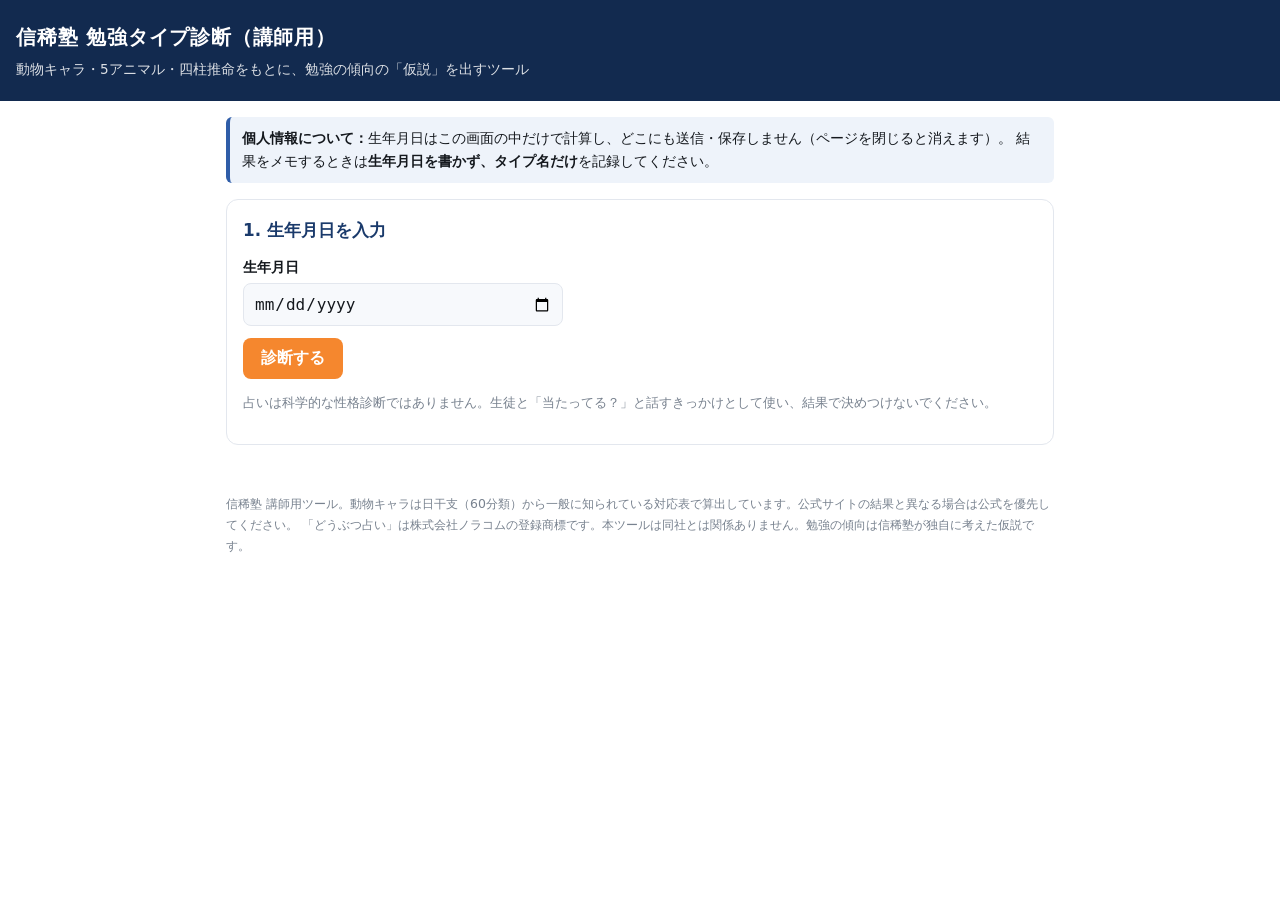
==== index.html @ 41d301c3 "Add study-type diagnosis tool (client-side only) Co-Authored-By: Claude Opus 5.5 <noreply@anthropic." ====
<!doctype html>
<html lang="ja">
<head>
<meta charset="utf-8">
<meta name="viewport" content="width=device-width, initial-scale=1">
<meta name="robots" content="noindex, nofollow">
<title>信稀塾 勉強タイプ診断</title>
<meta name="description" content="生年月日から動物キャラ・四柱推命の日干をもとに勉強の傾向の仮説を出す、信稀塾の講師用ツール。入力はブラウザ内だけで計算し、送信・保存しません。">
<style>
:root{
  --navy:#1a3a6b;--navy-deep:#122a4f;--blue:#2f5da8;--blue-300:#8fabd4;--blue-100:#dfe8f5;--tint:#eef3fa;
  --ink:#14181d;--ink-2:#4a5563;--ink-3:#78828f;--line:#e3e7ee;--soft:#f7f9fc;--accent:#f5872e;
  --bg:#ffffff;--card:#ffffff;--card-2:var(--soft);
}
@media (prefers-color-scheme: dark){
  :root:not([data-theme="light"]){
    --ink:#e8edf4;--ink-2:#b5c0cf;--ink-3:#8a96a6;--line:#2a3445;--soft:#151c27;--tint:#16223a;--blue-100:#1c2c49;
    --bg:#0d131c;--card:#121a26;--card-2:#151c27;--navy:#8fabd4;--blue:#8fabd4;
  }
}
*{box-sizing:border-box}
body{margin:0;background:var(--bg);color:var(--ink);font-family:"Hiragino Kaku Gothic ProN","Yu Gothic UI","Meiryo",system-ui,sans-serif;line-height:1.7}
header{background:var(--navy-deep);color:#fff;padding:20px 16px}
header h1{margin:0;font-size:1.25rem;letter-spacing:.04em}
header p{margin:4px 0 0;font-size:.85rem;opacity:.85}
main{max-width:860px;margin:0 auto;padding:16px}
.card{background:var(--card);border:1px solid var(--line);border-radius:12px;padding:16px;margin:16px 0}
.card h2{margin:0 0 8px;font-size:1.05rem;color:var(--navy)}
.note{font-size:.82rem;color:var(--ink-3)}
.privacy{background:var(--tint);border-left:4px solid var(--blue);padding:10px 12px;border-radius:6px;font-size:.85rem}
label{font-size:.9rem;font-weight:600;display:block;margin:10px 0 4px}
input[type=date],select{width:100%;max-width:320px;padding:10px;border:1px solid var(--line);border-radius:8px;font-size:1rem;background:var(--card-2);color:var(--ink)}
button{background:var(--accent);color:#fff;border:0;border-radius:8px;padding:10px 18px;font-size:1rem;font-weight:700;cursor:pointer;margin-top:12px}
button.sub{background:var(--blue)}
button:focus-visible,input:focus-visible,select:focus-visible{outline:3px solid var(--blue-300);outline-offset:2px}
.grid{display:grid;grid-template-columns:repeat(auto-fit,minmax(180px,1fr));gap:12px}
.pill{display:inline-block;background:var(--blue-100);color:var(--navy);border-radius:999px;padding:2px 10px;font-size:.8rem;font-weight:700;margin-right:6px}
.big{font-size:1.6rem;font-weight:800;color:var(--navy);margin:2px 0}
table{width:100%;border-collapse:collapse;font-size:.9rem}
th,td{border-bottom:1px solid var(--line);padding:6px 4px;text-align:left;vertical-align:top}
th{color:var(--ink-2);font-weight:600;width:28%}
ul{padding-left:1.2em;margin:6px 0}
.hidden{display:none}
textarea{width:100%;min-height:220px;padding:10px;border:1px solid var(--line);border-radius:8px;font-size:.85rem;background:var(--card-2);color:var(--ink);font-family:inherit}
.bar{height:10px;border-radius:5px;background:var(--blue)}
.five{display:grid;grid-template-columns:40px 1fr 24px;gap:6px;align-items:center;font-size:.85rem}
footer{max-width:860px;margin:0 auto;padding:16px;font-size:.78rem;color:var(--ink-3)}
</style>
</head>
<body>
<header>
  <h1>信稀塾 勉強タイプ診断（講師用）</h1>
  <p>動物キャラ・5アニマル・四柱推命をもとに、勉強の傾向の「仮説」を出すツール</p>
</header>
<main>
  <div class="privacy">
    <strong>個人情報について：</strong>生年月日はこの画面の中だけで計算し、どこにも送信・保存しません（ページを閉じると消えます）。
    結果をメモするときは<strong>生年月日を書かず、タイプ名だけ</strong>を記録してください。
  </div>

  <section class="card">
    <h2>1. 生年月日を入力</h2>
    <label for="birth">生年月日</label>
    <input type="date" id="birth" min="1930-01-01" max="2025-12-31">
    <div><button id="run" type="button">診断する</button></div>
    <p class="note">占いは科学的な性格診断ではありません。生徒と「当たってる？」と話すきっかけとして使い、結果で決めつけないでください。</p>
  </section>

  <div id="result" class="hidden">
    <section class="card">
      <h2>2. 結果</h2>
      <div class="grid">
        <div><span class="pill">動物キャラ（本質）</span><div class="big" id="animal"></div><div class="note" id="animalNo"></div></div>
        <div><span class="pill">3分類</span><div class="big" id="group"></div><div class="note" id="groupDesc"></div></div>
        <div><span class="pill">四柱推命の日干</span><div class="big" id="stem"></div><div class="note" id="stemImg"></div></div>
      </div>
    </section>

    <section class="card">
      <h2>3. 四柱推命の命式（時柱なし）</h2>
      <table>
        <tr><th>年柱</th><td id="yp"></td></tr>
        <tr><th>月柱</th><td id="mp"></td></tr>
        <tr><th>日柱</th><td id="dp"></td></tr>
      </table>
      <p class="note">年柱・月柱は節入り（立春など）を概算で判定しています。節入りの前後1日に生まれた場合はずれる可能性があります。出生時刻は使いません。</p>
      <div id="five"></div>
    </section>

    <section class="card">
      <h2>4. 5アニマル（任意・公式サイトの結果を選ぶ）</h2>
      <p class="note">5アニマルの「表面・意思決定・希望・隠れ」は計算方法が公開されていないため、このツールでは計算しません。
      <a href="https://www.doubutsu-uranai.com/uranai_chara_5animals.php" target="_blank" rel="noopener noreferrer">公式サイト</a>で調べた結果を選ぶと、勉強の傾向に反映されます（本質は上の動物キャラを使います）。</p>
      <div class="grid" id="facetSelects"></div>
      <div><button id="rerun" class="sub" type="button">5アニマルを反映する</button></div>
    </section>

    <section class="card">
      <h2>5. 勉強の傾向（仮説）</h2>
      <div id="tendency"></div>
    </section>

    <section class="card">
      <h2>6. 個別勉強マニュアルに貼る用</h2>
      <p class="note">生年月日は含まれていません。Notion の「個別勉強マニュアル」の「1. 自分のタイプと勉強スタイル」に貼り付けてください。</p>
      <textarea id="copyText" readonly aria-label="コピー用テキスト"></textarea>
      <div><button id="copy" class="sub" type="button">コピー</button> <span id="copied" class="note"></span></div>
    </section>
  </div>
</main>
<footer>
  信稀塾 講師用ツール。動物キャラは日干支（60分類）から一般に知られている対応表で算出しています。公式サイトの結果と異なる場合は公式を優先してください。
  「どうぶつ占い」は株式会社ノラコムの登録商標です。本ツールは同社とは関係ありません。勉強の傾向は信稀塾が独自に考えた仮説です。
</footer>

<script>
(function(){
  'use strict';
  var STEMS = ['甲','乙','丙','丁','戊','己','庚','辛','壬','癸'];
  var BRANCHES = ['子','丑','寅','卯','辰','巳','午','未','申','酉','戌','亥'];
  var STEM_EL = ['木','木','火','火','土','土','金','金','水','水'];
  var BRANCH_EL = ['水','土','木','木','土','火','火','土','金','金','土','水'];
  var ELEMENTS = ['木','火','土','金','水'];

  // 干支番号（1〜60）→ 12動物（一般に知られている対応表）
  var ANIMAL_BY_NO = [
    'チータ','たぬき','猿','コアラ','黒ひょう','虎','チータ','たぬき','猿','コアラ',
    'こじか','ゾウ','狼','ひつじ','猿','コアラ','こじか','ゾウ','狼','ひつじ',
    'ペガサス','ペガサス','ひつじ','狼','狼','ひつじ','ペガサス','ペガサス','ひつじ','狼',
    'ゾウ','こじか','コアラ','猿','ひつじ','狼','ゾウ','こじか','コアラ','猿',
    'たぬき','チータ','虎','黒ひょう','コアラ','猿','たぬき','チータ','虎','黒ひょう',
    'ライオン','ライオン','黒ひょう','虎','虎','黒ひょう','ライオン','ライオン','黒ひょう','虎'
  ];
  var GROUP = {
    'こじか':'MOON','黒ひょう':'MOON','たぬき':'MOON','ひつじ':'MOON',
    '狼':'EARTH','猿':'EARTH','虎':'EARTH','コアラ':'EARTH',
    'チータ':'SUN','ライオン':'SUN','ゾウ':'SUN','ペガサス':'SUN'
  };
  var GROUP_INFO = {
    MOON:{desc:'人との関係・安心感を大事にするタイプ',study:'信頼できる講師・仲間との関係づくりを先に。こまめな声かけと「一緒にやる」環境で伸びやすい。'},
    EARTH:{desc:'目標・計画・成果を大事にするタイプ',study:'数字で見える目標と計画を本人と決める。時間の使い方の効率や、達成リストのレベルアップが響きやすい。'},
    SUN:{desc:'可能性・気分・ノリを大事にするタイプ',study:'大きな夢と「できる」という期待を伝える。細かく縛りすぎず、勢いがあるときに一気に進める。'}
  };
  var ANIMAL = {
    '狼':{trait:'自分のペース・独自のやり方を大事にする',how:'一人で集中できる時間を確保し、計画は本人に作らせる',talk:'やり方を押しつけず「あなたらしい」を認める'},
    'こじか':{trait:'信頼できる人と一緒だと力を出せる。慎重',how:'こまめな報告・確認。一緒にやる仲間がいる環境',talk:'小さなことも褒める。安心感を伝える'},
    '猿':{trait:'器用で短期集中が得意。ゲーム感覚が好き',how:'短い制限時間・小テスト・スコアづけ',talk:'すぐに結果を返す。「今日は何点？」'},
    'チータ':{trait:'チャレンジ精神と瞬発力。飽きやすい面も',how:'高い目標＋短い区切り。科目をこまめに切り替える',talk:'「これは難しいよ」と挑戦として出す'},
    '黒ひょう':{trait:'新しいもの好き。プライドと美意識がある',how:'見た目にこだわったノート・ツール。新しいやり方を試す',talk:'人前で責めない。メンツを大事にする'},
    'ライオン':{trait:'完璧主義で自分に厳しい。特別扱いが好き',how:'質の高い参考書・高い基準。計画どおりに進める',talk:'期待していることを伝える。完璧でなくてもよいとも伝える'},
    '虎':{trait:'バランス感覚と面倒見の良さ。自分で決めたい',how:'全科目をバランスよく。友達に教えて理解を深める',talk:'選択肢を示して本人に決めさせる'},
    'たぬき':{trait:'経験と実績を重んじる。人当たりが良い',how:'定番の参考書・先輩のやり方。繰り返しで身につける',talk:'「合格した人はこうやっていた」と実績で示す'},
    'コアラ':{trait:'長期的な計画が得意。休む時間も必要',how:'逆算の年間計画＋休憩を先に予定に入れる',talk:'先の見通しを示す。休むことも計画と認める'},
    'ゾウ':{trait:'努力家で、やると決めたらやり抜く',how:'1つの目標に集中。繰り返し・長時間の積み上げ',talk:'努力そのものを認める。無理のしすぎに注意'},
    'ひつじ':{trait:'協調性があり、みんなと一緒が好き',how:'自習室や仲間と一緒に勉強。役割を持つ',talk:'「みんなも頑張ってる」。孤立させない'},
    'ペガサス':{trait:'自由で気分屋。ひらめきがある',how:'気分に合わせて科目を選べる「メニュー式」の計画',talk:'縛りすぎない。ノリと勢いを大事にする'}
  };
  var STEM_INFO = {
    '甲':{img:'木・大樹',trait:'まっすぐ伸びる向上心。一度決めたら曲げない',study:'長期目標を決めて一本道で積み上げる。計画を変えるときは理由を説明する'},
    '乙':{img:'木・草花',trait:'柔軟で協調的。しなやかな粘り強さ',study:'仲間や環境に合わせて伸びる。小さな成功を重ねる'},
    '丙':{img:'火・太陽',trait:'明るくエネルギッシュ。飽きやすさも',study:'目立つ目標と短期決戦。人に教えると定着しやすい'},
    '丁':{img:'火・灯火',trait:'内に秘めた情熱と集中力。繊細',study:'静かな環境で深く取り組む。丁寧なフィードバックが効く'},
    '戊':{img:'土・山',trait:'どっしり安定。マイペース',study:'決まったルーティンを固める。急な計画変更は避ける'},
    '己':{img:'土・田畑',trait:'吸収力があり面倒見がよい。心配性な面も',study:'基礎を育てる復習中心の計画。不安を言葉にさせる'},
    '庚':{img:'金・鉄',trait:'決断力があり白黒はっきり。競争に強い',study:'ライバル・順位・明確な基準を置く'},
    '辛':{img:'金・宝石',trait:'美意識とプライド。繊細',study:'量より質。きれいに整理したノート。人前で責めない'},
    '壬':{img:'水・大河',trait:'スケールが大きく自由。束縛を嫌う',study:'大きなビジョンを共有し、流れで科目を切り替える'},
    '癸':{img:'水・雨露',trait:'知的で慎重。想像力が豊か',study:'理解を重視し、じっくり考える時間をとる。見通しを示す'}
  };
  var FACETS = [
    {key:'表面',hint:'塾や学校での見え方。初対面の印象に合わせた接し方の参考'},
    {key:'意思決定',hint:'計画や志望校を決めるときの決め方の参考'},
    {key:'希望',hint:'本人が無意識に憧れている姿。やる気の火種の参考'},
    {key:'隠れ',hint:'ピンチ（スランプ・模試の失敗）のときに出る面。メンタル支援の参考'}
  ];
  var ANIMAL_NAMES = Object.keys(ANIMAL);

  function daysFrom1900(y,m,d){ return Math.round((Date.UTC(y,m-1,d)-Date.UTC(1900,0,1))/86400000); }
  function mod(a,n){ return ((a%n)+n)%n; }
  function kanshi(i){ return STEMS[i%10]+BRANCHES[i%12]; }

  // 節入り日（概算）：各月の節の目安日
  var SETSU = {1:6,2:4,3:6,4:5,5:6,6:6,7:7,8:8,9:8,10:8,11:7,12:7};

  function pillars(y,m,d){
    var dayIdx = mod(daysFrom1900(y,m,d)+10,60);          // 1900-01-01 = 甲戌（10）
    var afterSetsu = d >= SETSU[m];
    var sy = (m < 2 || (m === 2 && !afterSetsu)) ? y-1 : y; // 立春前は前年
    var yearIdx = mod(sy-4,60);                             // 1984 = 甲子
    var monthNo = afterSetsu ? m : m-1;                     // 節月（1=小寒〜）
    if (monthNo === 0) monthNo = 12;
    var branch = mod(monthNo+0,12);                          // 1月節=丑, 2月節=寅 …
    var firstStem = [2,4,6,8,0][yearIdx%10%5];               // 五虎遁：甲己→丙寅…
    var offset = mod(branch-2,12);                           // 寅月からの月数
    var mStem = mod(firstStem+offset,10);
    return {day:dayIdx, year:yearIdx, mStem:mStem, mBranch:branch};
  }

  function el(tag,html){ var e=document.createElement(tag); e.innerHTML=html; return e; }
  function esc(s){ return String(s).replace(/[&<>"']/g,function(c){return {'&':'&amp;','<':'&lt;','>':'&gt;','"':'&quot;',"'":'&#39;'}[c];}); }

  var state = null;

  function buildFacetSelects(){
    var box = document.getElementById('facetSelects');
    FACETS.forEach(function(f){
      var wrap = document.createElement('div');
      var id = 'facet-'+f.key;
      var opts = '<option value="">（未選択）</option>' + ANIMAL_NAMES.map(function(a){return '<option>'+a+'</option>';}).join('');
      wrap.innerHTML = '<label for="'+id+'">'+f.key+'</label><select id="'+id+'">'+opts+'</select><div class="note">'+f.hint+'</div>';
      box.appendChild(wrap);
    });
  }

  function run(){
    var v = document.getElementById('birth').value;
    if (!/^\d{4}-\d{2}-\d{2}$/.test(v)) { alert('生年月日を入力してください'); return; }
    var p = v.split('-').map(Number);
    var pl = pillars(p[0],p[1],p[2]);
    var no = pl.day + 1;
    var animal = ANIMAL_BY_NO[pl.day];
    var group = GROUP[animal];
    var stem = STEMS[pl.day%10];
    state = {no:no, animal:animal, group:group, stem:stem, pl:pl};

    document.getElementById('animal').textContent = animal;
    document.getElementById('animalNo').textContent = '干支番号 '+no+'（'+kanshi(pl.day)+'）';
    document.getElementById('group').textContent = group;
    document.getElementById('groupDesc').textContent = GROUP_INFO[group].desc;
    document.getElementById('stem').textContent = stem+'（'+STEM_EL[pl.day%10]+'）';
    document.getElementById('stemImg').textContent = STEM_INFO[stem].img;

    var mK = STEMS[pl.mStem]+BRANCHES[pl.mBranch];
    document.getElementById('yp').textContent = kanshi(pl.year);
    document.getElementById('mp').textContent = mK;
    document.getElementById('dp').textContent = kanshi(pl.day);

    var chars = [pl.year%10, pl.mStem, pl.day%10].map(function(i){return STEM_EL[i];})
      .concat([pl.year%12, pl.mBranch, pl.day%12].map(function(i){return BRANCH_EL[i];}));
    var cnt = {}; ELEMENTS.forEach(function(e){cnt[e]=0;}); chars.forEach(function(e){cnt[e]++;});
    var fiveHtml = '<p class="note" style="margin-top:10px">五行のバランス（年・月・日の6文字）</p>' + ELEMENTS.map(function(e){
      return '<div class="five"><span>'+e+'</span><div class="bar" style="width:'+(cnt[e]/6*100)+'%;min-width:'+(cnt[e]?4:0)+'px"></div><span>'+cnt[e]+'</span></div>';
    }).join('');
    var lacking = ELEMENTS.filter(function(e){return cnt[e]===0;});
    if (lacking.length) fiveHtml += '<p class="note">少ない五行：'+lacking.join('・')+'（参考）</p>';
    document.getElementById('five').innerHTML = fiveHtml;

    document.getElementById('result').classList.remove('hidden');
    render();
    document.getElementById('result').scrollIntoView({behavior:'smooth'});
  }

  function render(){
    if (!state) return;
    var a = ANIMAL[state.animal], g = GROUP_INFO[state.group], s = STEM_INFO[state.stem];
    var facets = FACETS.map(function(f){ return {key:f.key, animal:document.getElementById('facet-'+f.key).value}; });

    var html = '';
    html += '<h3 style="margin:8px 0 4px;font-size:1rem">本質：'+esc(state.animal)+'（'+esc(state.group)+'）</h3><ul>'+
      '<li>傾向：'+esc(a.trait)+'</li><li>合いそうなやり方：'+esc(a.how)+'</li><li>声かけ：'+esc(a.talk)+'</li><li>'+esc(state.group)+'：'+esc(g.study)+'</li></ul>';
    html += '<h3 style="margin:12px 0 4px;font-size:1rem">四柱推命の日干：'+esc(state.stem)+'（'+esc(s.img)+'）</h3><ul>'+
      '<li>傾向：'+esc(s.trait)+'</li><li>勉強の進め方：'+esc(s.study)+'</li></ul>';
    var picked = facets.filter(function(f){return f.animal;});
    if (picked.length){
      html += '<h3 style="margin:12px 0 4px;font-size:1rem">5アニマル</h3><ul>';
      picked.forEach(function(f){
        var x = ANIMAL[f.animal];
        var line = {
          '表面':'塾や学校では「'+x.trait+'」ように見えやすい。初めのうちは「'+x.talk+'」を意識して接する',
          '意思決定':'計画や志望校を決めるときは「'+x.how+'」の形で選ばせると決めやすい',
          '希望':'憧れているのは「'+x.trait+'」姿。やる気が落ちたときの声かけの材料にする',
          '隠れ':'スランプのときは「'+x.trait+'」面が出やすい。そのときは「'+x.talk+'」で支える'
        }[f.key];
        html += '<li><strong>'+esc(f.key)+'（'+esc(f.animal)+'）</strong>：'+esc(line)+'</li>';
      });
      html += '</ul>';
    }
    html += '<p class="note">すべて仮説です。体験・定期面談で実際に試し、合ったものだけを個別勉強マニュアルに残してください。</p>';
    document.getElementById('tendency').innerHTML = html;

    var t = [];
    t.push('【勉強タイプ（仮説）】※生年月日は記録しない');
    t.push('・動物キャラ（本質）：'+state.animal+'（'+state.group+'）');
    t.push('　傾向：'+a.trait);
    t.push('　合いそうなやり方：'+a.how);
    t.push('　声かけ：'+a.talk);
    t.push('　'+state.group+'：'+g.study);
    t.push('・四柱推命の日干：'+state.stem+'（'+s.img+'）');
    t.push('　傾向：'+s.trait);
    t.push('　勉強の進め方：'+s.study);
    picked.forEach(function(f){ t.push('・5アニマル '+f.key+'：'+f.animal); });
    t.push('・本人の反応（当たってる／違う）：');
    t.push('・試して合ったやり方：');
    document.getElementById('copyText').value = t.join('\n');
  }

  document.addEventListener('DOMContentLoaded', function(){
    buildFacetSelects();
    document.getElementById('run').addEventListener('click', run);
    document.getElementById('rerun').addEventListener('click', render);
    document.getElementById('copy').addEventListener('click', function(){
      var ta = document.getElementById('copyText');
      var done = function(){ document.getElementById('copied').textContent = 'コピーしました'; };
      if (navigator.clipboard && navigator.clipboard.writeText) {
        navigator.clipboard.writeText(ta.value).then(done, function(){ ta.select(); document.execCommand('copy'); done(); });
      } else { ta.select(); document.execCommand('copy'); done(); }
    });
  });

  // テスト用に公開（画面には影響なし）
  window.__sinki = {pillars:pillars, ANIMAL_BY_NO:ANIMAL_BY_NO, kanshi:kanshi};
})();
</script>
</body>
</html>
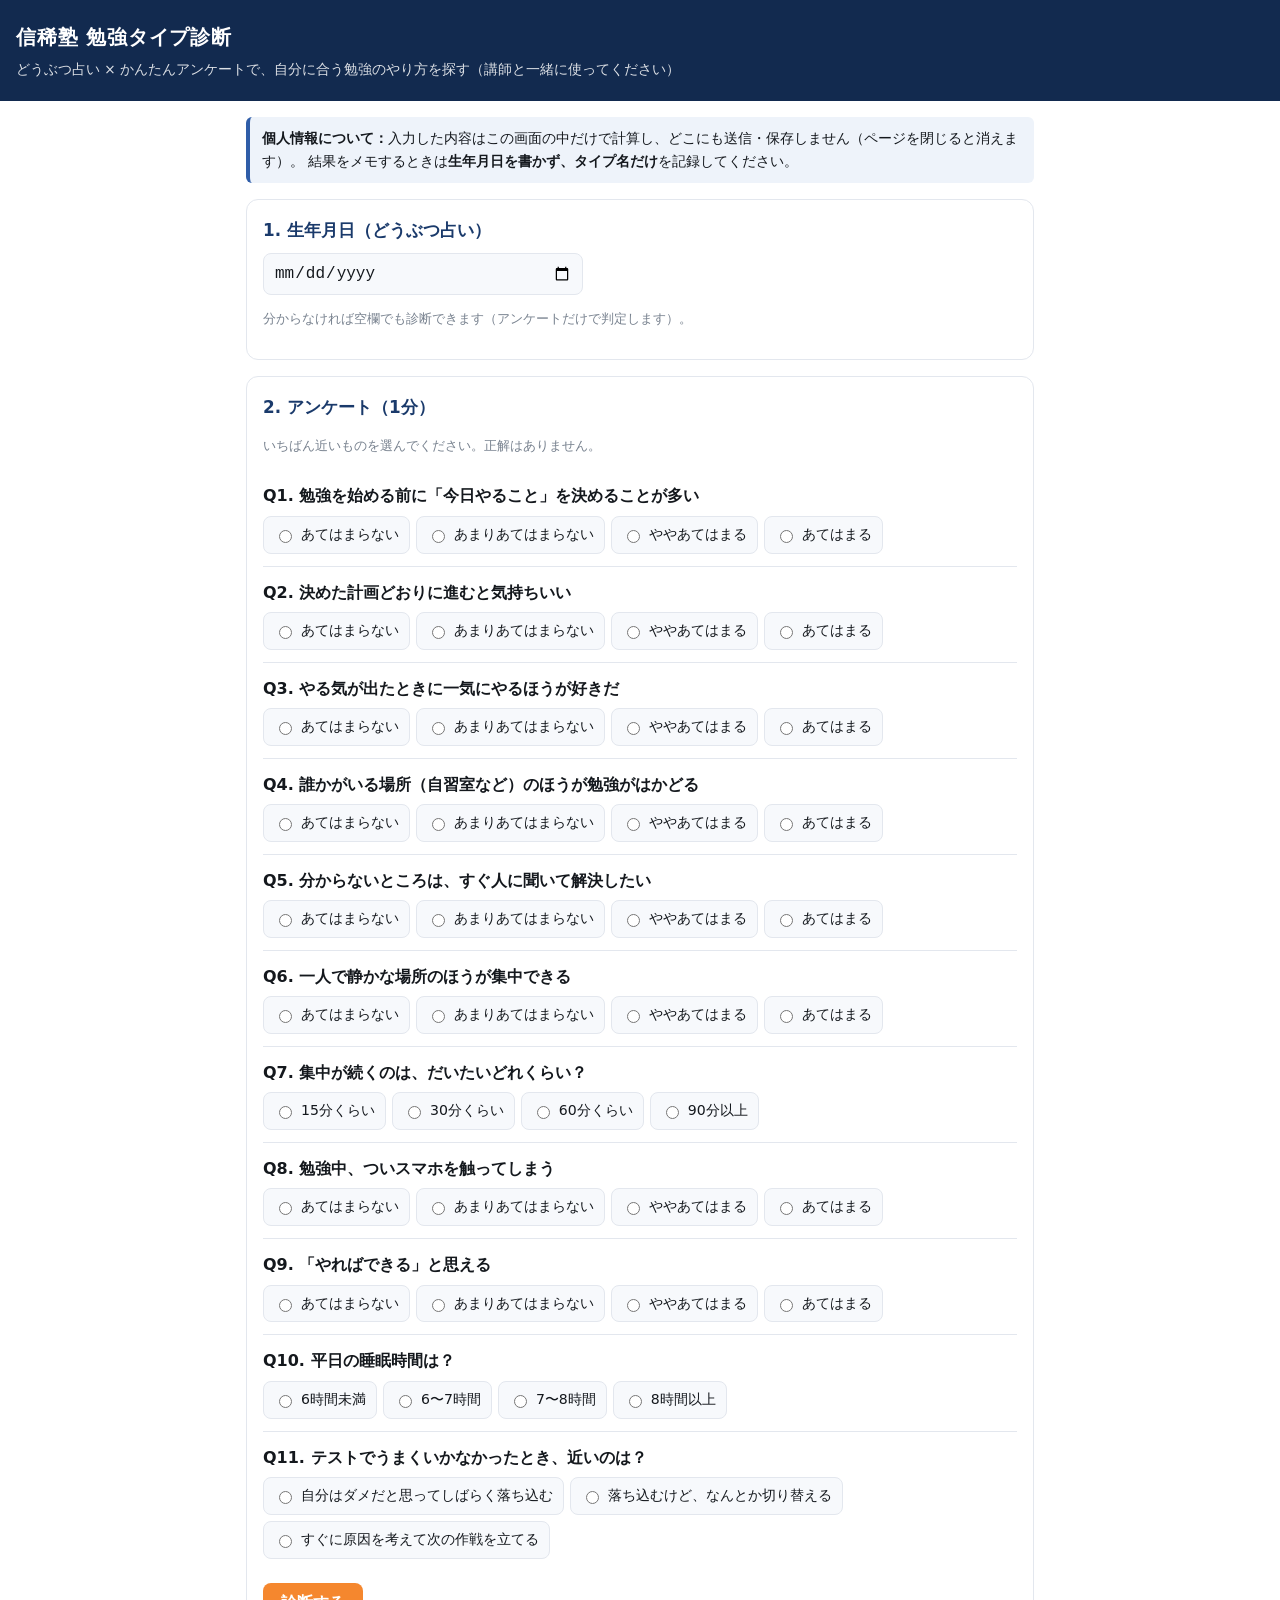
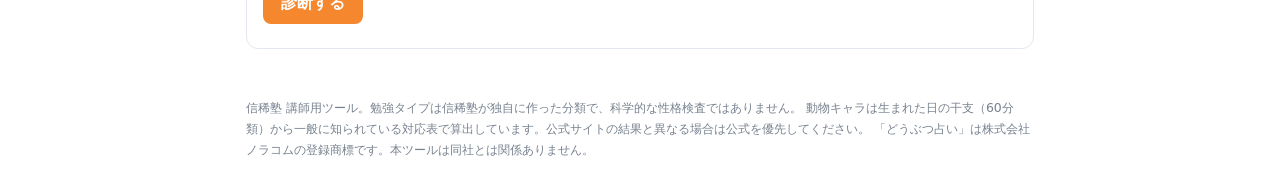
==== commit 70e7e2ec: "Switch to original study-type diagnosis (animal fortune + short questionnaire) Co-Authored-By: Claud" ====
--- a/index.html
+++ b/index.html
@@ -5,7 +5,7 @@
 <meta name="viewport" content="width=device-width, initial-scale=1">
 <meta name="robots" content="noindex, nofollow">
 <title>信稀塾 勉強タイプ診断</title>
-<meta name="description" content="生年月日から動物キャラ・四柱推命の日干をもとに勉強の傾向の仮説を出す、信稀塾の講師用ツール。入力はブラウザ内だけで計算し、送信・保存しません。">
+<meta name="description" content="どうぶつ占いと簡単なアンケートから、信稀塾オリジナルの勉強タイプと、合いそうな習慣・声かけの仮説を出す講師用ツール。入力はブラウザ内だけで計算し、送信・保存しません。">
 <style>
 :root{
   --navy:#1a3a6b;--navy-deep:#122a4f;--blue:#2f5da8;--blue-300:#8fabd4;--blue-100:#dfe8f5;--tint:#eef3fa;
@@ -23,85 +23,84 @@
 header{background:var(--navy-deep);color:#fff;padding:20px 16px}
 header h1{margin:0;font-size:1.25rem;letter-spacing:.04em}
 header p{margin:4px 0 0;font-size:.85rem;opacity:.85}
-main{max-width:860px;margin:0 auto;padding:16px}
+main{max-width:820px;margin:0 auto;padding:16px}
 .card{background:var(--card);border:1px solid var(--line);border-radius:12px;padding:16px;margin:16px 0}
 .card h2{margin:0 0 8px;font-size:1.05rem;color:var(--navy)}
+.card h3{margin:14px 0 4px;font-size:.98rem}
 .note{font-size:.82rem;color:var(--ink-3)}
 .privacy{background:var(--tint);border-left:4px solid var(--blue);padding:10px 12px;border-radius:6px;font-size:.85rem}
-label{font-size:.9rem;font-weight:600;display:block;margin:10px 0 4px}
-input[type=date],select{width:100%;max-width:320px;padding:10px;border:1px solid var(--line);border-radius:8px;font-size:1rem;background:var(--card-2);color:var(--ink)}
+label.q{font-size:.92rem;font-weight:600;display:block;margin:0 0 6px}
+.qbox{padding:12px 0;border-bottom:1px solid var(--line)}
+.qbox:last-child{border-bottom:0}
+.opts{display:flex;flex-wrap:wrap;gap:6px}
+.opts label{display:flex;align-items:center;gap:6px;border:1px solid var(--line);border-radius:8px;padding:6px 10px;font-size:.88rem;cursor:pointer;background:var(--card-2)}
+.opts input{accent-color:var(--blue)}
+input[type=date]{width:100%;max-width:320px;padding:10px;border:1px solid var(--line);border-radius:8px;font-size:1rem;background:var(--card-2);color:var(--ink)}
 button{background:var(--accent);color:#fff;border:0;border-radius:8px;padding:10px 18px;font-size:1rem;font-weight:700;cursor:pointer;margin-top:12px}
 button.sub{background:var(--blue)}
-button:focus-visible,input:focus-visible,select:focus-visible{outline:3px solid var(--blue-300);outline-offset:2px}
-.grid{display:grid;grid-template-columns:repeat(auto-fit,minmax(180px,1fr));gap:12px}
-.pill{display:inline-block;background:var(--blue-100);color:var(--navy);border-radius:999px;padding:2px 10px;font-size:.8rem;font-weight:700;margin-right:6px}
-.big{font-size:1.6rem;font-weight:800;color:var(--navy);margin:2px 0}
-table{width:100%;border-collapse:collapse;font-size:.9rem}
-th,td{border-bottom:1px solid var(--line);padding:6px 4px;text-align:left;vertical-align:top}
-th{color:var(--ink-2);font-weight:600;width:28%}
+button:focus-visible,input:focus-visible{outline:3px solid var(--blue-300);outline-offset:2px}
+.typebox{background:var(--tint);border-radius:12px;padding:16px;text-align:center}
+.typebox .name{font-size:1.7rem;font-weight:800;color:var(--navy);margin:2px 0}
+.typebox .catch{font-size:.95rem;color:var(--ink-2)}
+.axis{display:grid;grid-template-columns:5.5em 1fr 5.5em;gap:8px;align-items:center;font-size:.82rem;margin:8px 0}
+.axis .track{position:relative;height:10px;background:var(--blue-100);border-radius:5px}
+.axis .dot{position:absolute;top:-4px;width:18px;height:18px;border-radius:50%;background:var(--accent);transform:translateX(-50%)}
+.axis span:last-child{text-align:right}
 ul{padding-left:1.2em;margin:6px 0}
 .hidden{display:none}
-textarea{width:100%;min-height:220px;padding:10px;border:1px solid var(--line);border-radius:8px;font-size:.85rem;background:var(--card-2);color:var(--ink);font-family:inherit}
-.bar{height:10px;border-radius:5px;background:var(--blue)}
-.five{display:grid;grid-template-columns:40px 1fr 24px;gap:6px;align-items:center;font-size:.85rem}
-footer{max-width:860px;margin:0 auto;padding:16px;font-size:.78rem;color:var(--ink-3)}
+textarea{width:100%;min-height:240px;padding:10px;border:1px solid var(--line);border-radius:8px;font-size:.85rem;background:var(--card-2);color:var(--ink);font-family:inherit}
+.err{color:#c0392b;font-size:.88rem;margin-top:8px}
+footer{max-width:820px;margin:0 auto;padding:16px;font-size:.78rem;color:var(--ink-3)}
 </style>
 </head>
 <body>
 <header>
-  <h1>信稀塾 勉強タイプ診断（講師用）</h1>
-  <p>動物キャラ・5アニマル・四柱推命をもとに、勉強の傾向の「仮説」を出すツール</p>
+  <h1>信稀塾 勉強タイプ診断</h1>
+  <p>どうぶつ占い × かんたんアンケートで、自分に合う勉強のやり方を探す（講師と一緒に使ってください）</p>
 </header>
 <main>
   <div class="privacy">
-    <strong>個人情報について：</strong>生年月日はこの画面の中だけで計算し、どこにも送信・保存しません（ページを閉じると消えます）。
+    <strong>個人情報について：</strong>入力した内容はこの画面の中だけで計算し、どこにも送信・保存しません（ページを閉じると消えます）。
     結果をメモするときは<strong>生年月日を書かず、タイプ名だけ</strong>を記録してください。
   </div>
 
   <section class="card">
-    <h2>1. 生年月日を入力</h2>
-    <label for="birth">生年月日</label>
-    <input type="date" id="birth" min="1930-01-01" max="2025-12-31">
+    <h2>1. 生年月日（どうぶつ占い）</h2>
+    <input type="date" id="birth" min="1990-01-01" max="2020-12-31" aria-label="生年月日">
+    <p class="note">分からなければ空欄でも診断できます（アンケートだけで判定します）。</p>
+  </section>
+
+  <section class="card">
+    <h2>2. アンケート（1分）</h2>
+    <p class="note">いちばん近いものを選んでください。正解はありません。</p>
+    <div id="questions"></div>
     <div><button id="run" type="button">診断する</button></div>
-    <p class="note">占いは科学的な性格診断ではありません。生徒と「当たってる？」と話すきっかけとして使い、結果で決めつけないでください。</p>
+    <div id="err" class="err" role="alert"></div>
   </section>
 
   <div id="result" class="hidden">
     <section class="card">
-      <h2>2. 結果</h2>
-      <div class="grid">
-        <div><span class="pill">動物キャラ（本質）</span><div class="big" id="animal"></div><div class="note" id="animalNo"></div></div>
-        <div><span class="pill">3分類</span><div class="big" id="group"></div><div class="note" id="groupDesc"></div></div>
-        <div><span class="pill">四柱推命の日干</span><div class="big" id="stem"></div><div class="note" id="stemImg"></div></div>
+      <h2>3. あなたの勉強タイプ</h2>
+      <div class="typebox">
+        <div class="note">信稀塾オリジナル</div>
+        <div class="name" id="typeName"></div>
+        <div class="catch" id="typeCatch"></div>
       </div>
+      <div style="margin-top:12px">
+        <div class="axis"><span>勢い型</span><div class="track"><div class="dot" id="dotA"></div></div><span>計画型</span></div>
+        <div class="axis"><span>ひとり型</span><div class="track"><div class="dot" id="dotB"></div></div><span>仲間型</span></div>
+      </div>
+      <p class="note" id="animalLine"></p>
     </section>
 
     <section class="card">
-      <h2>3. 四柱推命の命式（時柱なし）</h2>
-      <table>
-        <tr><th>年柱</th><td id="yp"></td></tr>
-        <tr><th>月柱</th><td id="mp"></td></tr>
-        <tr><th>日柱</th><td id="dp"></td></tr>
-      </table>
-      <p class="note">年柱・月柱は節入り（立春など）を概算で判定しています。節入りの前後1日に生まれた場合はずれる可能性があります。出生時刻は使いません。</p>
-      <div id="five"></div>
+      <h2>4. 合いそうな勉強のやり方（仮説）</h2>
+      <div id="advice"></div>
+      <p class="note">すべて仮説です。体験・定期面談で実際に試し、合ったものだけを個別勉強マニュアルに残してください。</p>
     </section>
 
     <section class="card">
-      <h2>4. 5アニマル（任意・公式サイトの結果を選ぶ）</h2>
-      <p class="note">5アニマルの「表面・意思決定・希望・隠れ」は計算方法が公開されていないため、このツールでは計算しません。
-      <a href="https://www.doubutsu-uranai.com/uranai_chara_5animals.php" target="_blank" rel="noopener noreferrer">公式サイト</a>で調べた結果を選ぶと、勉強の傾向に反映されます（本質は上の動物キャラを使います）。</p>
-      <div class="grid" id="facetSelects"></div>
-      <div><button id="rerun" class="sub" type="button">5アニマルを反映する</button></div>
-    </section>
-
-    <section class="card">
-      <h2>5. 勉強の傾向（仮説）</h2>
-      <div id="tendency"></div>
-    </section>
-
-    <section class="card">
-      <h2>6. 個別勉強マニュアルに貼る用</h2>
+      <h2>5. 個別勉強マニュアルに貼る用</h2>
       <p class="note">生年月日は含まれていません。Notion の「個別勉強マニュアル」の「1. 自分のタイプと勉強スタイル」に貼り付けてください。</p>
       <textarea id="copyText" readonly aria-label="コピー用テキスト"></textarea>
       <div><button id="copy" class="sub" type="button">コピー</button> <span id="copied" class="note"></span></div>
@@ -109,20 +108,16 @@
   </div>
 </main>
 <footer>
-  信稀塾 講師用ツール。動物キャラは日干支（60分類）から一般に知られている対応表で算出しています。公式サイトの結果と異なる場合は公式を優先してください。
-  「どうぶつ占い」は株式会社ノラコムの登録商標です。本ツールは同社とは関係ありません。勉強の傾向は信稀塾が独自に考えた仮説です。
+  信稀塾 講師用ツール。勉強タイプは信稀塾が独自に作った分類で、科学的な性格検査ではありません。
+  動物キャラは生まれた日の干支（60分類）から一般に知られている対応表で算出しています。公式サイトの結果と異なる場合は公式を優先してください。
+  「どうぶつ占い」は株式会社ノラコムの登録商標です。本ツールは同社とは関係ありません。
 </footer>
 
 <script>
 (function(){
   'use strict';
-  var STEMS = ['甲','乙','丙','丁','戊','己','庚','辛','壬','癸'];
-  var BRANCHES = ['子','丑','寅','卯','辰','巳','午','未','申','酉','戌','亥'];
-  var STEM_EL = ['木','木','火','火','土','土','金','金','水','水'];
-  var BRANCH_EL = ['水','土','木','木','土','火','火','土','金','金','土','水'];
-  var ELEMENTS = ['木','火','土','金','水'];
-
-  // 干支番号（1〜60）→ 12動物（一般に知られている対応表）
+
+  // ---- どうぶつ占い（干支番号 1〜60 → 12動物） ----
   var ANIMAL_BY_NO = [
     'チータ','たぬき','猿','コアラ','黒ひょう','虎','チータ','たぬき','猿','コアラ',
     'こじか','ゾウ','狼','ひつじ','猿','コアラ','こじか','ゾウ','狼','ひつじ',
@@ -131,173 +126,158 @@
     'たぬき','チータ','虎','黒ひょう','コアラ','猿','たぬき','チータ','虎','黒ひょう',
     'ライオン','ライオン','黒ひょう','虎','虎','黒ひょう','ライオン','ライオン','黒ひょう','虎'
   ];
-  var GROUP = {
-    'こじか':'MOON','黒ひょう':'MOON','たぬき':'MOON','ひつじ':'MOON',
-    '狼':'EARTH','猿':'EARTH','虎':'EARTH','コアラ':'EARTH',
-    'チータ':'SUN','ライオン':'SUN','ゾウ':'SUN','ペガサス':'SUN'
+  // 動物ごとの軸への小さな補正（A：+計画/−勢い、B：+仲間/−ひとり）と一言
+  var ANIMAL = {
+    '狼':{a:+1,b:-2,talk:'やり方を押しつけず、本人の決めたやり方を認める'},
+    'こじか':{a:0,b:+2,talk:'小さなことも褒め、安心感を伝える'},
+    '猿':{a:+1,b:0,talk:'すぐに結果を返す（「今日は何点？」）'},
+    'チータ':{a:-2,b:0,talk:'「これは難しいよ」と挑戦として出す'},
+    '黒ひょう':{a:-1,b:+1,talk:'人前で責めない。新しいやり方を一緒に試す'},
+    'ライオン':{a:+1,b:-1,talk:'期待していると伝え、完璧でなくてよいとも伝える'},
+    '虎':{a:+1,b:0,talk:'選択肢を示して本人に決めさせる'},
+    'たぬき':{a:+1,b:+1,talk:'「合格した人はこうやっていた」と実績で示す'},
+    'コアラ':{a:+2,b:0,talk:'先の見通しを示し、休むことも計画と認める'},
+    'ゾウ':{a:+1,b:-1,talk:'努力そのものを認め、無理のしすぎに注意する'},
+    'ひつじ':{a:0,b:+2,talk:'「みんなも頑張ってる」と伝え、孤立させない'},
+    'ペガサス':{a:-2,b:0,talk:'縛りすぎず、ノリと勢いを大事にする'}
   };
-  var GROUP_INFO = {
-    MOON:{desc:'人との関係・安心感を大事にするタイプ',study:'信頼できる講師・仲間との関係づくりを先に。こまめな声かけと「一緒にやる」環境で伸びやすい。'},
-    EARTH:{desc:'目標・計画・成果を大事にするタイプ',study:'数字で見える目標と計画を本人と決める。時間の使い方の効率や、達成リストのレベルアップが響きやすい。'},
-    SUN:{desc:'可能性・気分・ノリを大事にするタイプ',study:'大きな夢と「できる」という期待を伝える。細かく縛りすぎず、勢いがあるときに一気に進める。'}
+
+  // ---- アンケート ----
+  var LIKERT = ['あてはまらない','あまりあてはまらない','ややあてはまる','あてはまる'];
+  var Q = [
+    {id:'a1',axis:'A',sign:+1,text:'勉強を始める前に「今日やること」を決めることが多い'},
+    {id:'a2',axis:'A',sign:+1,text:'決めた計画どおりに進むと気持ちいい'},
+    {id:'a3',axis:'A',sign:-1,text:'やる気が出たときに一気にやるほうが好きだ'},
+    {id:'b1',axis:'B',sign:+1,text:'誰かがいる場所（自習室など）のほうが勉強がはかどる'},
+    {id:'b2',axis:'B',sign:+1,text:'分からないところは、すぐ人に聞いて解決したい'},
+    {id:'b3',axis:'B',sign:-1,text:'一人で静かな場所のほうが集中できる'},
+    {id:'focus',text:'集中が続くのは、だいたいどれくらい？',opts:['15分くらい','30分くらい','60分くらい','90分以上']},
+    {id:'phone',text:'勉強中、ついスマホを触ってしまう',opts:LIKERT},
+    {id:'eff',text:'「やればできる」と思える',opts:LIKERT},
+    {id:'sleep',text:'平日の睡眠時間は？',opts:['6時間未満','6〜7時間','7〜8時間','8時間以上']},
+    {id:'fail',text:'テストでうまくいかなかったとき、近いのは？',opts:['自分はダメだと思ってしばらく落ち込む','落ち込むけど、なんとか切り替える','すぐに原因を考えて次の作戦を立てる']}
+  ];
+
+  var TYPES = {
+    'PS':{name:'コツコツ職人タイプ',catch:'自分で設計図を引いて、一人で黙々と積み上げる',
+      how:['1週間の計画を自分で作り、講師はチェック役に回る','静かな環境で、決まった時間に決まった量をこなす','記録表やチェックリストで「積み上がり」を見える化する'],
+      trap:'計画どおりに行かないと一気に崩れやすい。計画には予備日を入れておく',
+      talk:'計画の質を認める。崩れたときは「計画を直そう」と一緒に組み直す'},
+    'PG':{name:'キャプテンタイプ',catch:'目標を決めて、仲間と一緒に引っぱっていく',
+      how:['自習室や勉強会で、仲間と目標を宣言してから始める','計画を講師や仲間と共有し、進み具合を報告し合う','人に教える役を持つと理解が深まる'],
+      trap:'周りに合わせすぎて自分の計画が後回しになりやすい',
+      talk:'みんなの前で頑張りを認める。自分の勉強時間を守れているかも一緒に確認する'},
+    'MS':{name:'スプリンタータイプ',catch:'波に乗ったら一人で一気に走り抜ける',
+      how:['やる気があるときに集中して進める「短期決戦」を何度も作る','科目をこまめに切り替えて飽きを防ぐ','ボトム（最低限やる量）だけは毎日守り、残りは勢いに任せる'],
+      trap:'やる気がない日にゼロになりやすい。ボトムの約束が命綱',
+      talk:'細かく縛りすぎない。「今週の勝負どころ」を一緒に決める'},
+    'MG':{name:'ムードメーカータイプ',catch:'みんなの熱に乗って、楽しみながら伸びる',
+      how:['仲間と一緒の場所・時間で勉強する','ゲーム感覚の小テストや、仲間との競争を取り入れる','その日の気分で科目を選べる「メニュー式」の計画にする'],
+      trap:'一人になると手が止まりやすい。一人の日のif-thenプランを決めておく',
+      talk:'明るく巻き込む。「一緒にやろう」が一番効く'}
   };
-  var ANIMAL = {
-    '狼':{trait:'自分のペース・独自のやり方を大事にする',how:'一人で集中できる時間を確保し、計画は本人に作らせる',talk:'やり方を押しつけず「あなたらしい」を認める'},
-    'こじか':{trait:'信頼できる人と一緒だと力を出せる。慎重',how:'こまめな報告・確認。一緒にやる仲間がいる環境',talk:'小さなことも褒める。安心感を伝える'},
-    '猿':{trait:'器用で短期集中が得意。ゲーム感覚が好き',how:'短い制限時間・小テスト・スコアづけ',talk:'すぐに結果を返す。「今日は何点？」'},
-    'チータ':{trait:'チャレンジ精神と瞬発力。飽きやすい面も',how:'高い目標＋短い区切り。科目をこまめに切り替える',talk:'「これは難しいよ」と挑戦として出す'},
-    '黒ひょう':{trait:'新しいもの好き。プライドと美意識がある',how:'見た目にこだわったノート・ツール。新しいやり方を試す',talk:'人前で責めない。メンツを大事にする'},
-    'ライオン':{trait:'完璧主義で自分に厳しい。特別扱いが好き',how:'質の高い参考書・高い基準。計画どおりに進める',talk:'期待していることを伝える。完璧でなくてもよいとも伝える'},
-    '虎':{trait:'バランス感覚と面倒見の良さ。自分で決めたい',how:'全科目をバランスよく。友達に教えて理解を深める',talk:'選択肢を示して本人に決めさせる'},
-    'たぬき':{trait:'経験と実績を重んじる。人当たりが良い',how:'定番の参考書・先輩のやり方。繰り返しで身につける',talk:'「合格した人はこうやっていた」と実績で示す'},
-    'コアラ':{trait:'長期的な計画が得意。休む時間も必要',how:'逆算の年間計画＋休憩を先に予定に入れる',talk:'先の見通しを示す。休むことも計画と認める'},
-    'ゾウ':{trait:'努力家で、やると決めたらやり抜く',how:'1つの目標に集中。繰り返し・長時間の積み上げ',talk:'努力そのものを認める。無理のしすぎに注意'},
-    'ひつじ':{trait:'協調性があり、みんなと一緒が好き',how:'自習室や仲間と一緒に勉強。役割を持つ',talk:'「みんなも頑張ってる」。孤立させない'},
-    'ペガサス':{trait:'自由で気分屋。ひらめきがある',how:'気分に合わせて科目を選べる「メニュー式」の計画',talk:'縛りすぎない。ノリと勢いを大事にする'}
-  };
-  var STEM_INFO = {
-    '甲':{img:'木・大樹',trait:'まっすぐ伸びる向上心。一度決めたら曲げない',study:'長期目標を決めて一本道で積み上げる。計画を変えるときは理由を説明する'},
-    '乙':{img:'木・草花',trait:'柔軟で協調的。しなやかな粘り強さ',study:'仲間や環境に合わせて伸びる。小さな成功を重ねる'},
-    '丙':{img:'火・太陽',trait:'明るくエネルギッシュ。飽きやすさも',study:'目立つ目標と短期決戦。人に教えると定着しやすい'},
-    '丁':{img:'火・灯火',trait:'内に秘めた情熱と集中力。繊細',study:'静かな環境で深く取り組む。丁寧なフィードバックが効く'},
-    '戊':{img:'土・山',trait:'どっしり安定。マイペース',study:'決まったルーティンを固める。急な計画変更は避ける'},
-    '己':{img:'土・田畑',trait:'吸収力があり面倒見がよい。心配性な面も',study:'基礎を育てる復習中心の計画。不安を言葉にさせる'},
-    '庚':{img:'金・鉄',trait:'決断力があり白黒はっきり。競争に強い',study:'ライバル・順位・明確な基準を置く'},
-    '辛':{img:'金・宝石',trait:'美意識とプライド。繊細',study:'量より質。きれいに整理したノート。人前で責めない'},
-    '壬':{img:'水・大河',trait:'スケールが大きく自由。束縛を嫌う',study:'大きなビジョンを共有し、流れで科目を切り替える'},
-    '癸':{img:'水・雨露',trait:'知的で慎重。想像力が豊か',study:'理解を重視し、じっくり考える時間をとる。見通しを示す'}
-  };
-  var FACETS = [
-    {key:'表面',hint:'塾や学校での見え方。初対面の印象に合わせた接し方の参考'},
-    {key:'意思決定',hint:'計画や志望校を決めるときの決め方の参考'},
-    {key:'希望',hint:'本人が無意識に憧れている姿。やる気の火種の参考'},
-    {key:'隠れ',hint:'ピンチ（スランプ・模試の失敗）のときに出る面。メンタル支援の参考'}
-  ];
-  var ANIMAL_NAMES = Object.keys(ANIMAL);
-
-  function daysFrom1900(y,m,d){ return Math.round((Date.UTC(y,m-1,d)-Date.UTC(1900,0,1))/86400000); }
+
   function mod(a,n){ return ((a%n)+n)%n; }
-  function kanshi(i){ return STEMS[i%10]+BRANCHES[i%12]; }
-
-  // 節入り日（概算）：各月の節の目安日
-  var SETSU = {1:6,2:4,3:6,4:5,5:6,6:6,7:7,8:8,9:8,10:8,11:7,12:7};
-
-  function pillars(y,m,d){
-    var dayIdx = mod(daysFrom1900(y,m,d)+10,60);          // 1900-01-01 = 甲戌（10）
-    var afterSetsu = d >= SETSU[m];
-    var sy = (m < 2 || (m === 2 && !afterSetsu)) ? y-1 : y; // 立春前は前年
-    var yearIdx = mod(sy-4,60);                             // 1984 = 甲子
-    var monthNo = afterSetsu ? m : m-1;                     // 節月（1=小寒〜）
-    if (monthNo === 0) monthNo = 12;
-    var branch = mod(monthNo+0,12);                          // 1月節=丑, 2月節=寅 …
-    var firstStem = [2,4,6,8,0][yearIdx%10%5];               // 五虎遁：甲己→丙寅…
-    var offset = mod(branch-2,12);                           // 寅月からの月数
-    var mStem = mod(firstStem+offset,10);
-    return {day:dayIdx, year:yearIdx, mStem:mStem, mBranch:branch};
-  }
-
-  function el(tag,html){ var e=document.createElement(tag); e.innerHTML=html; return e; }
+  function animalOf(v){
+    var p = v.split('-').map(Number);
+    var days = Math.round((Date.UTC(p[0],p[1]-1,p[2])-Date.UTC(1900,0,1))/86400000);
+    var idx = mod(days+10,60); // 1900-01-01 = 甲戌（干支番号11）
+    return {no:idx+1, animal:ANIMAL_BY_NO[idx]};
+  }
   function esc(s){ return String(s).replace(/[&<>"']/g,function(c){return {'&':'&amp;','<':'&lt;','>':'&gt;','"':'&quot;',"'":'&#39;'}[c];}); }
 
-  var state = null;
-
-  function buildFacetSelects(){
-    var box = document.getElementById('facetSelects');
-    FACETS.forEach(function(f){
-      var wrap = document.createElement('div');
-      var id = 'facet-'+f.key;
-      var opts = '<option value="">（未選択）</option>' + ANIMAL_NAMES.map(function(a){return '<option>'+a+'</option>';}).join('');
-      wrap.innerHTML = '<label for="'+id+'">'+f.key+'</label><select id="'+id+'">'+opts+'</select><div class="note">'+f.hint+'</div>';
-      box.appendChild(wrap);
+  function buildQuestions(){
+    var box = document.getElementById('questions');
+    Q.forEach(function(q, i){
+      var opts = q.opts || LIKERT;
+      var html = '<div class="qbox" role="radiogroup" aria-labelledby="ql-'+q.id+'"><span class="q" id="ql-'+q.id+'" style="font-weight:600;display:block;margin-bottom:6px">Q'+(i+1)+'. '+esc(q.text)+'</span><div class="opts">';
+      opts.forEach(function(o, j){
+        html += '<label><input type="radio" name="'+q.id+'" value="'+j+'">'+esc(o)+'</label>';
+      });
+      html += '</div></div>';
+      box.insertAdjacentHTML('beforeend', html);
     });
   }
 
+  function answer(id){
+    var el = document.querySelector('input[name="'+id+'"]:checked');
+    return el ? Number(el.value) : null;
+  }
+
   function run(){
-    var v = document.getElementById('birth').value;
-    if (!/^\d{4}-\d{2}-\d{2}$/.test(v)) { alert('生年月日を入力してください'); return; }
-    var p = v.split('-').map(Number);
-    var pl = pillars(p[0],p[1],p[2]);
-    var no = pl.day + 1;
-    var animal = ANIMAL_BY_NO[pl.day];
-    var group = GROUP[animal];
-    var stem = STEMS[pl.day%10];
-    state = {no:no, animal:animal, group:group, stem:stem, pl:pl};
-
-    document.getElementById('animal').textContent = animal;
-    document.getElementById('animalNo').textContent = '干支番号 '+no+'（'+kanshi(pl.day)+'）';
-    document.getElementById('group').textContent = group;
-    document.getElementById('groupDesc').textContent = GROUP_INFO[group].desc;
-    document.getElementById('stem').textContent = stem+'（'+STEM_EL[pl.day%10]+'）';
-    document.getElementById('stemImg').textContent = STEM_INFO[stem].img;
-
-    var mK = STEMS[pl.mStem]+BRANCHES[pl.mBranch];
-    document.getElementById('yp').textContent = kanshi(pl.year);
-    document.getElementById('mp').textContent = mK;
-    document.getElementById('dp').textContent = kanshi(pl.day);
-
-    var chars = [pl.year%10, pl.mStem, pl.day%10].map(function(i){return STEM_EL[i];})
-      .concat([pl.year%12, pl.mBranch, pl.day%12].map(function(i){return BRANCH_EL[i];}));
-    var cnt = {}; ELEMENTS.forEach(function(e){cnt[e]=0;}); chars.forEach(function(e){cnt[e]++;});
-    var fiveHtml = '<p class="note" style="margin-top:10px">五行のバランス（年・月・日の6文字）</p>' + ELEMENTS.map(function(e){
-      return '<div class="five"><span>'+e+'</span><div class="bar" style="width:'+(cnt[e]/6*100)+'%;min-width:'+(cnt[e]?4:0)+'px"></div><span>'+cnt[e]+'</span></div>';
-    }).join('');
-    var lacking = ELEMENTS.filter(function(e){return cnt[e]===0;});
-    if (lacking.length) fiveHtml += '<p class="note">少ない五行：'+lacking.join('・')+'（参考）</p>';
-    document.getElementById('five').innerHTML = fiveHtml;
-
-    document.getElementById('result').classList.remove('hidden');
-    render();
-    document.getElementById('result').scrollIntoView({behavior:'smooth'});
-  }
-
-  function render(){
-    if (!state) return;
-    var a = ANIMAL[state.animal], g = GROUP_INFO[state.group], s = STEM_INFO[state.stem];
-    var facets = FACETS.map(function(f){ return {key:f.key, animal:document.getElementById('facet-'+f.key).value}; });
-
-    var html = '';
-    html += '<h3 style="margin:8px 0 4px;font-size:1rem">本質：'+esc(state.animal)+'（'+esc(state.group)+'）</h3><ul>'+
-      '<li>傾向：'+esc(a.trait)+'</li><li>合いそうなやり方：'+esc(a.how)+'</li><li>声かけ：'+esc(a.talk)+'</li><li>'+esc(state.group)+'：'+esc(g.study)+'</li></ul>';
-    html += '<h3 style="margin:12px 0 4px;font-size:1rem">四柱推命の日干：'+esc(state.stem)+'（'+esc(s.img)+'）</h3><ul>'+
-      '<li>傾向：'+esc(s.trait)+'</li><li>勉強の進め方：'+esc(s.study)+'</li></ul>';
-    var picked = facets.filter(function(f){return f.animal;});
-    if (picked.length){
-      html += '<h3 style="margin:12px 0 4px;font-size:1rem">5アニマル</h3><ul>';
-      picked.forEach(function(f){
-        var x = ANIMAL[f.animal];
-        var line = {
-          '表面':'塾や学校では「'+x.trait+'」ように見えやすい。初めのうちは「'+x.talk+'」を意識して接する',
-          '意思決定':'計画や志望校を決めるときは「'+x.how+'」の形で選ばせると決めやすい',
-          '希望':'憧れているのは「'+x.trait+'」姿。やる気が落ちたときの声かけの材料にする',
-          '隠れ':'スランプのときは「'+x.trait+'」面が出やすい。そのときは「'+x.talk+'」で支える'
-        }[f.key];
-        html += '<li><strong>'+esc(f.key)+'（'+esc(f.animal)+'）</strong>：'+esc(line)+'</li>';
-      });
-      html += '</ul>';
+    var err = document.getElementById('err'); err.textContent = '';
+    var ans = {}, missing = [];
+    Q.forEach(function(q, i){ var v = answer(q.id); if (v === null) missing.push('Q'+(i+1)); ans[q.id] = v; });
+    if (missing.length){ err.textContent = '未回答があります：'+missing.join('、'); return; }
+
+    // 軸スコア：各設問 0〜3 → −1.5〜+1.5 に中心化して合計（3問で −4.5〜+4.5）
+    var A = 0, B = 0;
+    Q.forEach(function(q){ if (!q.axis) return; var s = (ans[q.id]-1.5)*q.sign; if (q.axis==='A') A+=s; else B+=s; });
+
+    var birth = document.getElementById('birth').value, an = null;
+    if (/^\d{4}-\d{2}-\d{2}$/.test(birth)) {
+      an = animalOf(birth);
+      var w = ANIMAL[an.animal];
+      A += w.a*0.5; B += w.b*0.5; // 動物キャラは小さく補正（アンケート優先）
     }
-    html += '<p class="note">すべて仮説です。体験・定期面談で実際に試し、合ったものだけを個別勉強マニュアルに残してください。</p>';
-    document.getElementById('tendency').innerHTML = html;
-
-    var t = [];
-    t.push('【勉強タイプ（仮説）】※生年月日は記録しない');
-    t.push('・動物キャラ（本質）：'+state.animal+'（'+state.group+'）');
-    t.push('　傾向：'+a.trait);
-    t.push('　合いそうなやり方：'+a.how);
-    t.push('　声かけ：'+a.talk);
-    t.push('　'+state.group+'：'+g.study);
-    t.push('・四柱推命の日干：'+state.stem+'（'+s.img+'）');
-    t.push('　傾向：'+s.trait);
-    t.push('　勉強の進め方：'+s.study);
-    picked.forEach(function(f){ t.push('・5アニマル '+f.key+'：'+f.animal); });
-    t.push('・本人の反応（当たってる／違う）：');
-    t.push('・試して合ったやり方：');
-    document.getElementById('copyText').value = t.join('\n');
+    var key = (A >= 0 ? 'P' : 'M') + (B >= 0 ? 'G' : 'S');
+    var t = TYPES[key];
+
+    document.getElementById('typeName').textContent = t.name;
+    document.getElementById('typeCatch').textContent = t.catch;
+    var MAX = 5.5;
+    document.getElementById('dotA').style.left = (50 + Math.max(-1,Math.min(1,A/MAX))*50)+'%';
+    document.getElementById('dotB').style.left = (50 + Math.max(-1,Math.min(1,B/MAX))*50)+'%';
+    document.getElementById('animalLine').textContent = an
+      ? '動物キャラ：'+an.animal+'（干支番号 '+an.no+'）。アンケートの結果に少しだけ反映しています。'
+      : '生年月日が未入力のため、アンケートだけで判定しました。';
+
+    // 習慣・メンタルの提案
+    var focusMin = [15,25,50,80][ans.focus];
+    var habit = [], mental = [];
+    habit.push('集中の単位：'+focusMin+'分集中＋'+(focusMin>=50?10:5)+'分休憩から試す');
+    habit.push('ボトム（最低限やる量）：平日は'+(ans.focus<=1?'20':'30')+'分から始め、守れたら少しずつ増やす');
+    if (ans.phone >= 2) habit.push('誘惑対策：勉強中はスマホを別の部屋に置く／タイマーアプリでロックする（「つい触る」が強め）');
+    else habit.push('誘惑対策：今の工夫を続ける。勉強中のスマホの置き場所だけ決めておく');
+    habit.push('if-thenプランの例：'+(key.charAt(1)==='G' ? '「自習室に着いたら、最初の'+focusMin+'分は英単語」' : '「帰宅してカバンを置いたら、'+focusMin+'分だけ机に向かう」'));
+    habit.push('進捗の見える化：'+(key.charAt(0)==='P' ? '計画表に達成チェックを入れる' : '1日の勉強時間をカレンダーに書いて「連続記録」をつなぐ'));
+
+    if (ans.eff <= 1) mental.push('自己効力感：低め。まずは確実にできる小さな目標（スモールステップ）で「できた」を積み重ねる');
+    else mental.push('自己効力感：高め〜ふつう。少し背伸びした目標でも挑戦できる');
+    if (ans.sleep === 0) mental.push('睡眠：6時間未満。勉強時間を増やす前に、就寝時刻をそろえることから始める');
+    else if (ans.sleep === 1) mental.push('睡眠：6〜7時間。テスト前に削りすぎないよう注意する');
+    else mental.push('睡眠：十分とれている。この生活リズムを守る');
+    mental.push(['リフレーミング：失敗を「自分はダメ」と受け止めやすい。講師が「何が分かった？」と問い、次の一手に言い換える練習をする',
+                 'リフレーミング：切り替えはできる。「次はこうする」を言葉にして記録すると、さらに強くなる',
+                 'リフレーミング：とても上手。原因分析が厳しくなりすぎないよう、できた点にも目を向ける'][ans.fail]);
+
+    var html = '<h3>'+esc(t.name)+'の進め方</h3><ul>'+t.how.map(function(x){return '<li>'+esc(x)+'</li>';}).join('')+'</ul>';
+    html += '<h3>つまずきやすいところ</h3><ul><li>'+esc(t.trap)+'</li></ul>';
+    html += '<h3>習慣（信稀塾の中心①）</h3><ul>'+habit.map(function(x){return '<li>'+esc(x)+'</li>';}).join('')+'</ul>';
+    html += '<h3>メンタル（信稀塾の中心②）</h3><ul>'+mental.map(function(x){return '<li>'+esc(x)+'</li>';}).join('')+'</ul>';
+    html += '<h3>講師の声かけ</h3><ul><li>'+esc(t.talk)+'</li>'+(an?'<li>'+esc(an.animal)+'：'+esc(ANIMAL[an.animal].talk)+'</li>':'')+'</ul>';
+    document.getElementById('advice').innerHTML = html;
+
+    var c = [];
+    c.push('【勉強タイプ診断（仮説）】※生年月日は記録しない');
+    c.push('・タイプ：'+t.name+'（'+t.catch+'）');
+    if (an) c.push('・動物キャラ：'+an.animal);
+    c.push('・進め方：'+t.how.join('／'));
+    c.push('・つまずきやすいところ：'+t.trap);
+    c.push('・習慣：'); habit.forEach(function(x){ c.push('　- '+x); });
+    c.push('・メンタル：'); mental.forEach(function(x){ c.push('　- '+x); });
+    c.push('・声かけ：'+t.talk+(an?'／'+ANIMAL[an.animal].talk:''));
+    c.push('・本人の反応（当たってる／違う）：');
+    c.push('・試して合ったやり方：');
+    document.getElementById('copyText').value = c.join('\n');
+
+    var r = document.getElementById('result'); r.classList.remove('hidden');
+    r.scrollIntoView({behavior:'smooth'});
   }
 
   document.addEventListener('DOMContentLoaded', function(){
-    buildFacetSelects();
+    buildQuestions();
     document.getElementById('run').addEventListener('click', run);
-    document.getElementById('rerun').addEventListener('click', render);
     document.getElementById('copy').addEventListener('click', function(){
       var ta = document.getElementById('copyText');
       var done = function(){ document.getElementById('copied').textContent = 'コピーしました'; };
@@ -306,9 +286,6 @@
       } else { ta.select(); document.execCommand('copy'); done(); }
     });
   });
-
-  // テスト用に公開（画面には影響なし）
-  window.__sinki = {pillars:pillars, ANIMAL_BY_NO:ANIMAL_BY_NO, kanshi:kanshi};
 })();
 </script>
 </body>
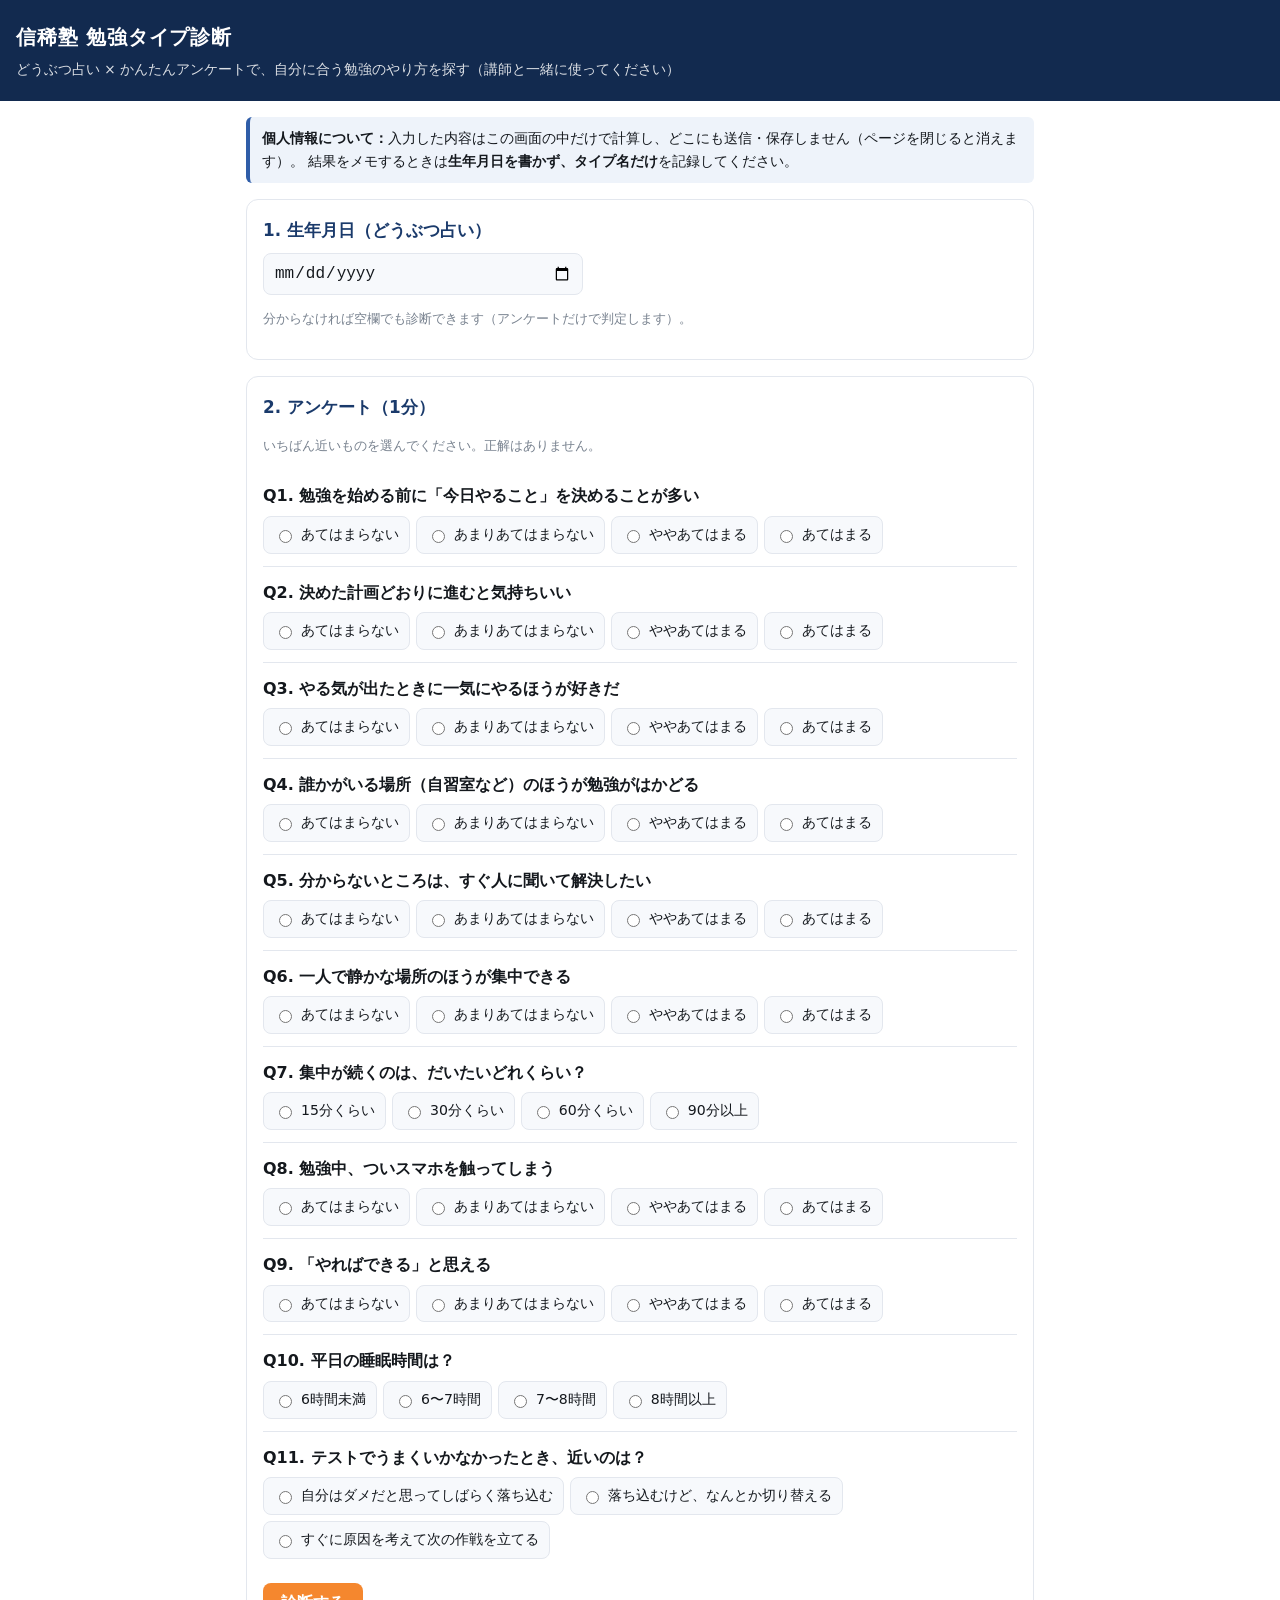
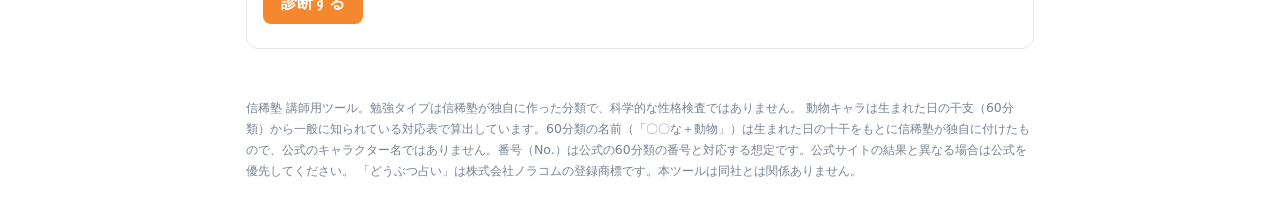
==== commit 186618f7: "Split animal fortune into 60 types (day stem x animal) Co-Authored-By: Claude Opus 5.5 <noreply@anth" ====
--- a/index.html
+++ b/index.html
@@ -109,7 +109,7 @@
 </main>
 <footer>
   信稀塾 講師用ツール。勉強タイプは信稀塾が独自に作った分類で、科学的な性格検査ではありません。
-  動物キャラは生まれた日の干支（60分類）から一般に知られている対応表で算出しています。公式サイトの結果と異なる場合は公式を優先してください。
+  動物キャラは生まれた日の干支（60分類）から一般に知られている対応表で算出しています。60分類の名前（「〇〇な＋動物」）は生まれた日の十干をもとに信稀塾が独自に付けたもので、公式のキャラクター名ではありません。番号（No.）は公式の60分類の番号と対応する想定です。公式サイトの結果と異なる場合は公式を優先してください。
   「どうぶつ占い」は株式会社ノラコムの登録商標です。本ツールは同社とは関係ありません。
 </footer>
 
@@ -142,6 +142,22 @@
     'ペガサス':{a:-2,b:0,talk:'縛りすぎず、ノリと勢いを大事にする'}
   };
 
+  // ---- 60分類：生まれた日の十干 × 12動物（名称は信稀塾オリジナル） ----
+  var STEMS = ['甲','乙','丙','丁','戊','己','庚','辛','壬','癸'];
+  var BRANCHES = ['子','丑','寅','卯','辰','巳','午','未','申','酉','戌','亥'];
+  var STEM = [
+    {adj:'まっすぐ伸びる',a:+0.5,b:0,study:'長期目標を決めて一本道で積み上げる。計画を変えるときは理由を説明する'},
+    {adj:'しなやかな',a:0,b:+0.5,study:'仲間や環境に合わせて伸びる。小さな成功を重ねる'},
+    {adj:'太陽のような',a:-0.5,b:+0.5,study:'目立つ目標と短期決戦。人に教えると定着しやすい'},
+    {adj:'灯火のような',a:0,b:-0.5,study:'静かな環境で深く取り組む。丁寧なフィードバックが効く'},
+    {adj:'どっしりした',a:+0.5,b:0,study:'決まったルーティンを固める。急な計画変更は避ける'},
+    {adj:'面倒見のいい',a:0,b:+0.5,study:'基礎を育てる復習中心の計画。不安を言葉にさせる'},
+    {adj:'決断の速い',a:+0.5,b:0,study:'ライバル・順位・明確な基準を置く'},
+    {adj:'磨きのかかった',a:0,b:-0.5,study:'量より質。きれいに整理したノート。人前で責めない'},
+    {adj:'スケールの大きい',a:-0.5,b:0,study:'大きなビジョンを共有し、流れで科目を切り替える'},
+    {adj:'思慮深い',a:0,b:-0.5,study:'理解を重視し、じっくり考える時間をとる。見通しを示す'}
+  ];
+
   // ---- アンケート ----
   var LIKERT = ['あてはまらない','あまりあてはまらない','ややあてはまる','あてはまる'];
   var Q = [
@@ -182,7 +198,8 @@
     var p = v.split('-').map(Number);
     var days = Math.round((Date.UTC(p[0],p[1]-1,p[2])-Date.UTC(1900,0,1))/86400000);
     var idx = mod(days+10,60); // 1900-01-01 = 甲戌（干支番号11）
-    return {no:idx+1, animal:ANIMAL_BY_NO[idx]};
+    var animal = ANIMAL_BY_NO[idx], st = STEM[idx%10];
+    return {no:idx+1, animal:animal, stem:st, kanshi:STEMS[idx%10]+BRANCHES[idx%12], type60:st.adj+animal};
   }
   function esc(s){ return String(s).replace(/[&<>"']/g,function(c){return {'&':'&amp;','<':'&lt;','>':'&gt;','"':'&quot;',"'":'&#39;'}[c];}); }
 
@@ -218,7 +235,7 @@
     if (/^\d{4}-\d{2}-\d{2}$/.test(birth)) {
       an = animalOf(birth);
       var w = ANIMAL[an.animal];
-      A += w.a*0.5; B += w.b*0.5; // 動物キャラは小さく補正（アンケート優先）
+      A += w.a*0.5 + an.stem.a; B += w.b*0.5 + an.stem.b; // 60分類は小さく補正（アンケート優先）
     }
     var key = (A >= 0 ? 'P' : 'M') + (B >= 0 ? 'G' : 'S');
     var t = TYPES[key];
@@ -229,7 +246,7 @@
     document.getElementById('dotA').style.left = (50 + Math.max(-1,Math.min(1,A/MAX))*50)+'%';
     document.getElementById('dotB').style.left = (50 + Math.max(-1,Math.min(1,B/MAX))*50)+'%';
     document.getElementById('animalLine').textContent = an
-      ? '動物キャラ：'+an.animal+'（干支番号 '+an.no+'）。アンケートの結果に少しだけ反映しています。'
+      ? '60分類：No.'+an.no+'「'+an.type60+'」（'+an.kanshi+'・'+an.animal+'）。アンケートの結果に少しだけ反映しています。'
       : '生年月日が未入力のため、アンケートだけで判定しました。';
 
     // 習慣・メンタルの提案
@@ -255,13 +272,14 @@
     html += '<h3>つまずきやすいところ</h3><ul><li>'+esc(t.trap)+'</li></ul>';
     html += '<h3>習慣（信稀塾の中心①）</h3><ul>'+habit.map(function(x){return '<li>'+esc(x)+'</li>';}).join('')+'</ul>';
     html += '<h3>メンタル（信稀塾の中心②）</h3><ul>'+mental.map(function(x){return '<li>'+esc(x)+'</li>';}).join('')+'</ul>';
+    if (an) html += '<h3>60分類「'+esc(an.type60)+'」の勉強のヒント</h3><ul><li>'+esc(an.stem.study)+'</li></ul>';
     html += '<h3>講師の声かけ</h3><ul><li>'+esc(t.talk)+'</li>'+(an?'<li>'+esc(an.animal)+'：'+esc(ANIMAL[an.animal].talk)+'</li>':'')+'</ul>';
     document.getElementById('advice').innerHTML = html;
 
     var c = [];
     c.push('【勉強タイプ診断（仮説）】※生年月日は記録しない');
     c.push('・タイプ：'+t.name+'（'+t.catch+'）');
-    if (an) c.push('・動物キャラ：'+an.animal);
+    if (an) { c.push('・動物キャラ（60分類）：No.'+an.no+'「'+an.type60+'」（'+an.animal+'）'); c.push('・60分類のヒント：'+an.stem.study); }
     c.push('・進め方：'+t.how.join('／'));
     c.push('・つまずきやすいところ：'+t.trap);
     c.push('・習慣：'); habit.forEach(function(x){ c.push('　- '+x); });
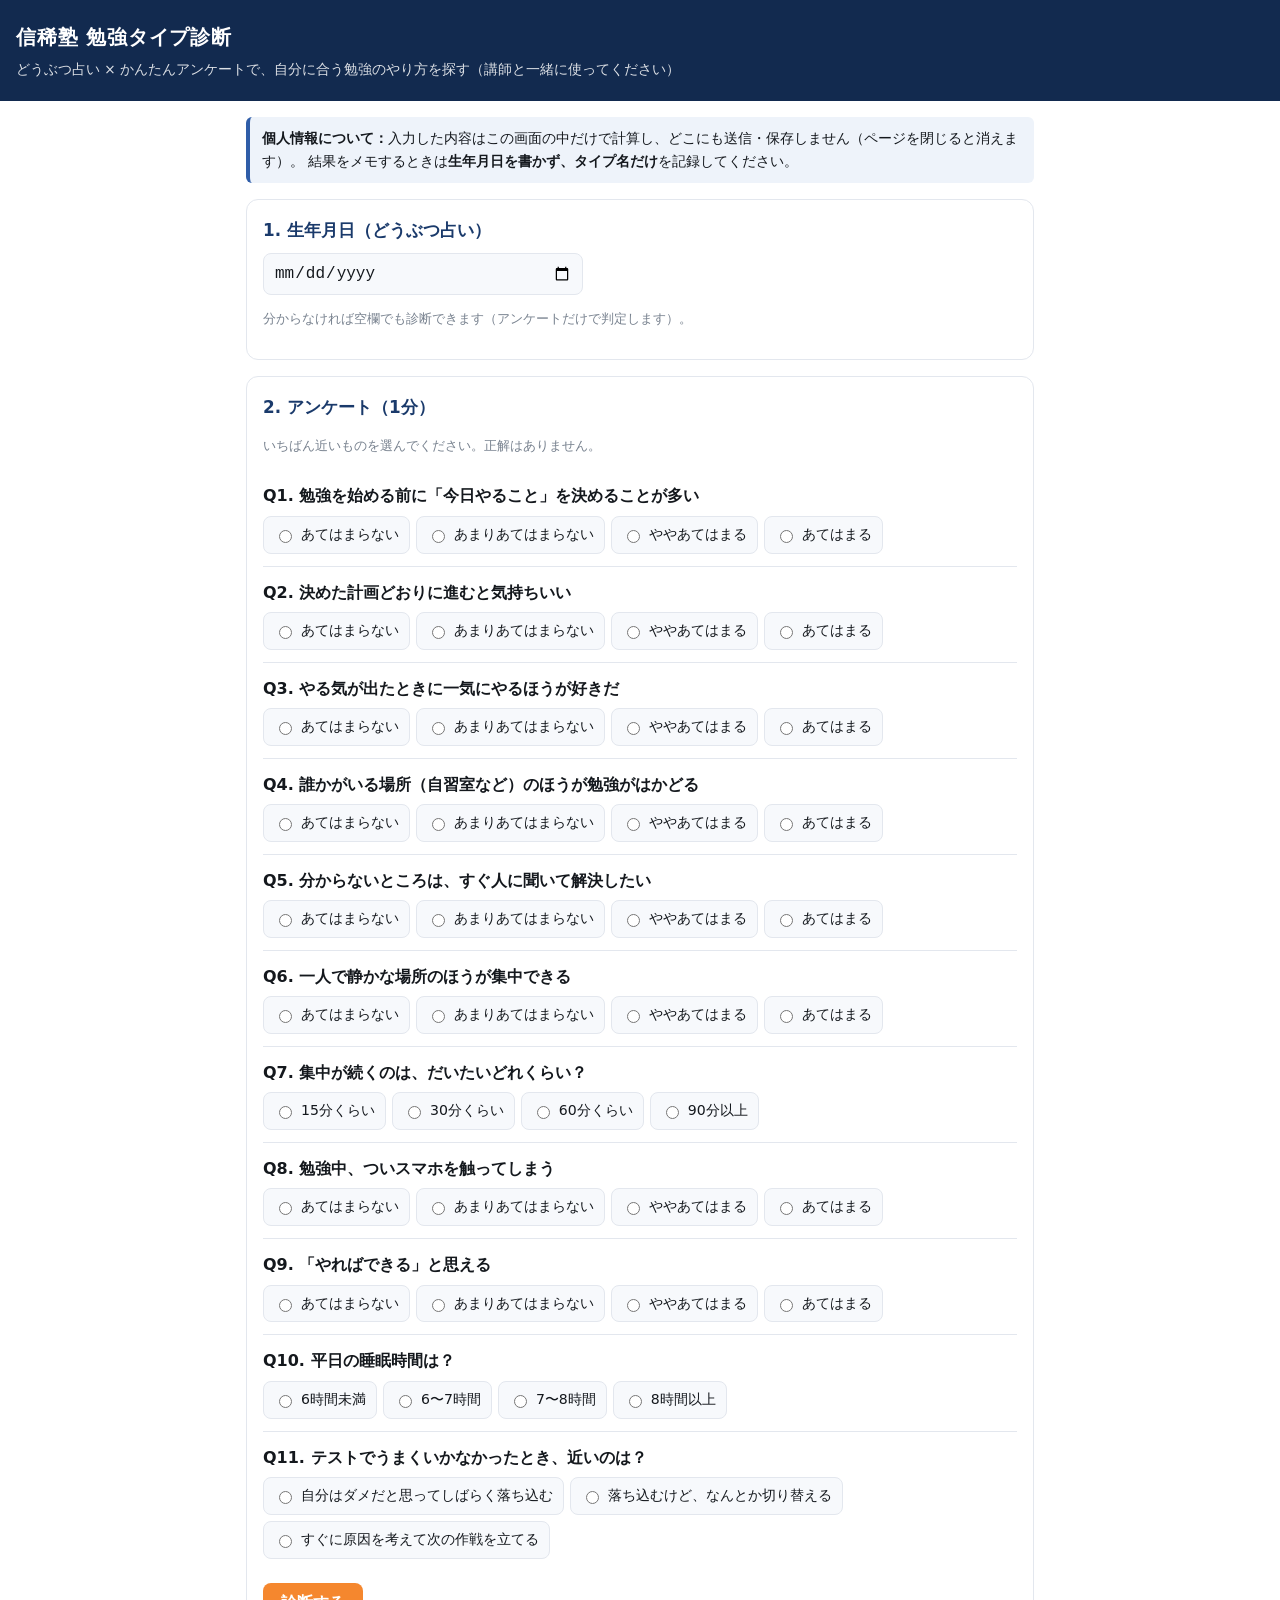
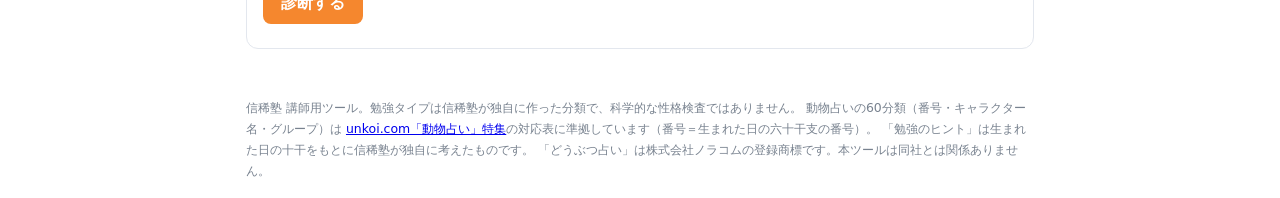
==== commit 6edbfcfe: "Base animal fortune on unkoi.com 60-character table Co-Authored-By: Claude Opus 5.5 <noreply@anthrop" ====
--- a/index.html
+++ b/index.html
@@ -109,7 +109,8 @@
 </main>
 <footer>
   信稀塾 講師用ツール。勉強タイプは信稀塾が独自に作った分類で、科学的な性格検査ではありません。
-  動物キャラは生まれた日の干支（60分類）から一般に知られている対応表で算出しています。60分類の名前（「〇〇な＋動物」）は生まれた日の十干をもとに信稀塾が独自に付けたもので、公式のキャラクター名ではありません。番号（No.）は公式の60分類の番号と対応する想定です。公式サイトの結果と異なる場合は公式を優先してください。
+  動物占いの60分類（番号・キャラクター名・グループ）は <a href="https://unkoi.com/special/animal/" target="_blank" rel="noopener noreferrer">unkoi.com「動物占い」特集</a>の対応表に準拠しています（番号＝生まれた日の六十干支の番号）。
+  「勉強のヒント」は生まれた日の十干をもとに信稀塾が独自に考えたものです。
   「どうぶつ占い」は株式会社ノラコムの登録商標です。本ツールは同社とは関係ありません。
 </footer>
 
@@ -117,15 +118,34 @@
 (function(){
   'use strict';
 
-  // ---- どうぶつ占い（干支番号 1〜60 → 12動物） ----
+  // ---- どうぶつ占い（unkoi.com「動物占い」特集の60分類に準拠） ----
+  // 番号 = 生まれた日の六十干支の番号（1=甲子 … 60=癸亥）
+  var CHARA60 = [
+    '長距離ランナーのチータ','社交家のたぬき','落ち着きのない猿','フットワークの軽い子守熊','面倒見のいい黒ひょう',
+    '愛情あふれる虎','全力疾走するチータ','磨き上げられたたぬき','大きな志をもった猿','母性豊かな子守熊',
+    '正直なこじか','人気者のゾウ','ネアカの狼','協調性のないひつじ','どっしりとした猿',
+    'コアラのなかの子守熊','強い意志をもったこじか','デリケートなゾウ','放浪の狼','物静かなひつじ',
+    '落ち着きのあるペガサス','強靭な翼を持つペガサス','無邪気なひつじ','クリエイティブな狼','穏やかな狼',
+    '粘り強いひつじ','波乱に満ちたペガサス','優雅なペガサス','チャレンジ精神の旺盛なひつじ','順応性のある狼',
+    'リーダーとなるゾウ','しっかり者のこじか','活動的な子守熊','気分屋の猿','頼られると嬉しいひつじ',
+    '好感のもたれる狼','まっしぐらに突き進むゾウ','華やかなこじか','夢とロマンの子守熊','尽くす猿',
+    '大器晩成のたぬき','足腰の強いチータ','動きまわる虎','情熱的な黒ひょう','サービス精神旺盛な子守熊',
+    '守りの猿','人間味あふれるたぬき','品格のあるチータ','ゆったりとした悠然の虎','落ち込みの激しい黒ひょう',
+    '我が道を行くライオン','統率力のあるライオン','感情豊かな黒ひょう','楽天的な虎','パワフルな虎',
+    '気どらない黒ひょう','感情的なライオン','傷つきやすいライオン','束縛を嫌う黒ひょう','慈悲深い虎'
+  ];
   var ANIMAL_BY_NO = [
-    'チータ','たぬき','猿','コアラ','黒ひょう','虎','チータ','たぬき','猿','コアラ',
-    'こじか','ゾウ','狼','ひつじ','猿','コアラ','こじか','ゾウ','狼','ひつじ',
+    'チータ','たぬき','猿','子守熊','黒ひょう','虎','チータ','たぬき','猿','子守熊',
+    'こじか','ゾウ','狼','ひつじ','猿','子守熊','こじか','ゾウ','狼','ひつじ',
     'ペガサス','ペガサス','ひつじ','狼','狼','ひつじ','ペガサス','ペガサス','ひつじ','狼',
-    'ゾウ','こじか','コアラ','猿','ひつじ','狼','ゾウ','こじか','コアラ','猿',
-    'たぬき','チータ','虎','黒ひょう','コアラ','猿','たぬき','チータ','虎','黒ひょう',
+    'ゾウ','こじか','子守熊','猿','ひつじ','狼','ゾウ','こじか','子守熊','猿',
+    'たぬき','チータ','虎','黒ひょう','子守熊','猿','たぬき','チータ','虎','黒ひょう',
     'ライオン','ライオン','黒ひょう','虎','虎','黒ひょう','ライオン','ライオン','黒ひょう','虎'
   ];
+  var GROUP = {'黒ひょう':'MOON（満月）','ひつじ':'MOON（満月）','こじか':'MOON（新月）','たぬき':'MOON（新月）',
+    '狼':'EARTH','猿':'EARTH','虎':'EARTH','子守熊':'EARTH','チータ':'SUN','ライオン':'SUN','ゾウ':'SUN','ペガサス':'SUN'};
+  var ANIMAL_URL = {'狼':'ookami','こじか':'kojika','猿':'monkey','チータ':'cheetah','黒ひょう':'blackpanther','ライオン':'lion',
+    '虎':'tiger','たぬき':'raccoon','子守熊':'koala','ゾウ':'elephant','ひつじ':'sheep','ペガサス':'pegasus'};
   // 動物ごとの軸への小さな補正（A：+計画/−勢い、B：+仲間/−ひとり）と一言
   var ANIMAL = {
     '狼':{a:+1,b:-2,talk:'やり方を押しつけず、本人の決めたやり方を認める'},
@@ -136,13 +156,13 @@
     'ライオン':{a:+1,b:-1,talk:'期待していると伝え、完璧でなくてよいとも伝える'},
     '虎':{a:+1,b:0,talk:'選択肢を示して本人に決めさせる'},
     'たぬき':{a:+1,b:+1,talk:'「合格した人はこうやっていた」と実績で示す'},
-    'コアラ':{a:+2,b:0,talk:'先の見通しを示し、休むことも計画と認める'},
+    '子守熊':{a:+2,b:0,talk:'先の見通しを示し、休むことも計画と認める'},
     'ゾウ':{a:+1,b:-1,talk:'努力そのものを認め、無理のしすぎに注意する'},
     'ひつじ':{a:0,b:+2,talk:'「みんなも頑張ってる」と伝え、孤立させない'},
     'ペガサス':{a:-2,b:0,talk:'縛りすぎず、ノリと勢いを大事にする'}
   };
 
-  // ---- 60分類：生まれた日の十干 × 12動物（名称は信稀塾オリジナル） ----
+  // ---- 生まれた日の十干ごとの勉強のヒント（信稀塾オリジナル） ----
   var STEMS = ['甲','乙','丙','丁','戊','己','庚','辛','壬','癸'];
   var BRANCHES = ['子','丑','寅','卯','辰','巳','午','未','申','酉','戌','亥'];
   var STEM = [
@@ -199,7 +219,8 @@
     var days = Math.round((Date.UTC(p[0],p[1]-1,p[2])-Date.UTC(1900,0,1))/86400000);
     var idx = mod(days+10,60); // 1900-01-01 = 甲戌（干支番号11）
     var animal = ANIMAL_BY_NO[idx], st = STEM[idx%10];
-    return {no:idx+1, animal:animal, stem:st, kanshi:STEMS[idx%10]+BRANCHES[idx%12], type60:st.adj+animal};
+    return {no:idx+1, animal:animal, stem:st, kanshi:STEMS[idx%10]+BRANCHES[idx%12], type60:CHARA60[idx],
+            group:GROUP[animal], url:'https://unkoi.com/article/animal_'+ANIMAL_URL[animal]+'/'};
   }
   function esc(s){ return String(s).replace(/[&<>"']/g,function(c){return {'&':'&amp;','<':'&lt;','>':'&gt;','"':'&quot;',"'":'&#39;'}[c];}); }
 
@@ -245,8 +266,9 @@
     var MAX = 5.5;
     document.getElementById('dotA').style.left = (50 + Math.max(-1,Math.min(1,A/MAX))*50)+'%';
     document.getElementById('dotB').style.left = (50 + Math.max(-1,Math.min(1,B/MAX))*50)+'%';
-    document.getElementById('animalLine').textContent = an
-      ? '60分類：No.'+an.no+'「'+an.type60+'」（'+an.kanshi+'・'+an.animal+'）。アンケートの結果に少しだけ反映しています。'
+    document.getElementById('animalLine').innerHTML = an
+      ? '動物占い：No.'+an.no+'「'+esc(an.type60)+'」（'+esc(an.kanshi)+'・'+esc(an.group)+'）。アンケートの結果に少しだけ反映しています。'+
+        ' <a href="'+an.url+'" target="_blank" rel="noopener noreferrer">'+esc(an.animal)+'の詳しい解説（unkoi.com）</a>'
       : '生年月日が未入力のため、アンケートだけで判定しました。';
 
     // 習慣・メンタルの提案
@@ -272,14 +294,14 @@
     html += '<h3>つまずきやすいところ</h3><ul><li>'+esc(t.trap)+'</li></ul>';
     html += '<h3>習慣（信稀塾の中心①）</h3><ul>'+habit.map(function(x){return '<li>'+esc(x)+'</li>';}).join('')+'</ul>';
     html += '<h3>メンタル（信稀塾の中心②）</h3><ul>'+mental.map(function(x){return '<li>'+esc(x)+'</li>';}).join('')+'</ul>';
-    if (an) html += '<h3>60分類「'+esc(an.type60)+'」の勉強のヒント</h3><ul><li>'+esc(an.stem.study)+'</li></ul>';
+    if (an) html += '<h3>「'+esc(an.type60)+'」の勉強のヒント</h3><ul><li>'+esc(an.stem.study)+'</li></ul>';
     html += '<h3>講師の声かけ</h3><ul><li>'+esc(t.talk)+'</li>'+(an?'<li>'+esc(an.animal)+'：'+esc(ANIMAL[an.animal].talk)+'</li>':'')+'</ul>';
     document.getElementById('advice').innerHTML = html;
 
     var c = [];
     c.push('【勉強タイプ診断（仮説）】※生年月日は記録しない');
     c.push('・タイプ：'+t.name+'（'+t.catch+'）');
-    if (an) { c.push('・動物キャラ（60分類）：No.'+an.no+'「'+an.type60+'」（'+an.animal+'）'); c.push('・60分類のヒント：'+an.stem.study); }
+    if (an) { c.push('・動物占い：No.'+an.no+'「'+an.type60+'」（'+an.animal+'・'+an.group+'）'); c.push('・勉強のヒント：'+an.stem.study); }
     c.push('・進め方：'+t.how.join('／'));
     c.push('・つまずきやすいところ：'+t.trap);
     c.push('・習慣：'); habit.forEach(function(x){ c.push('　- '+x); });
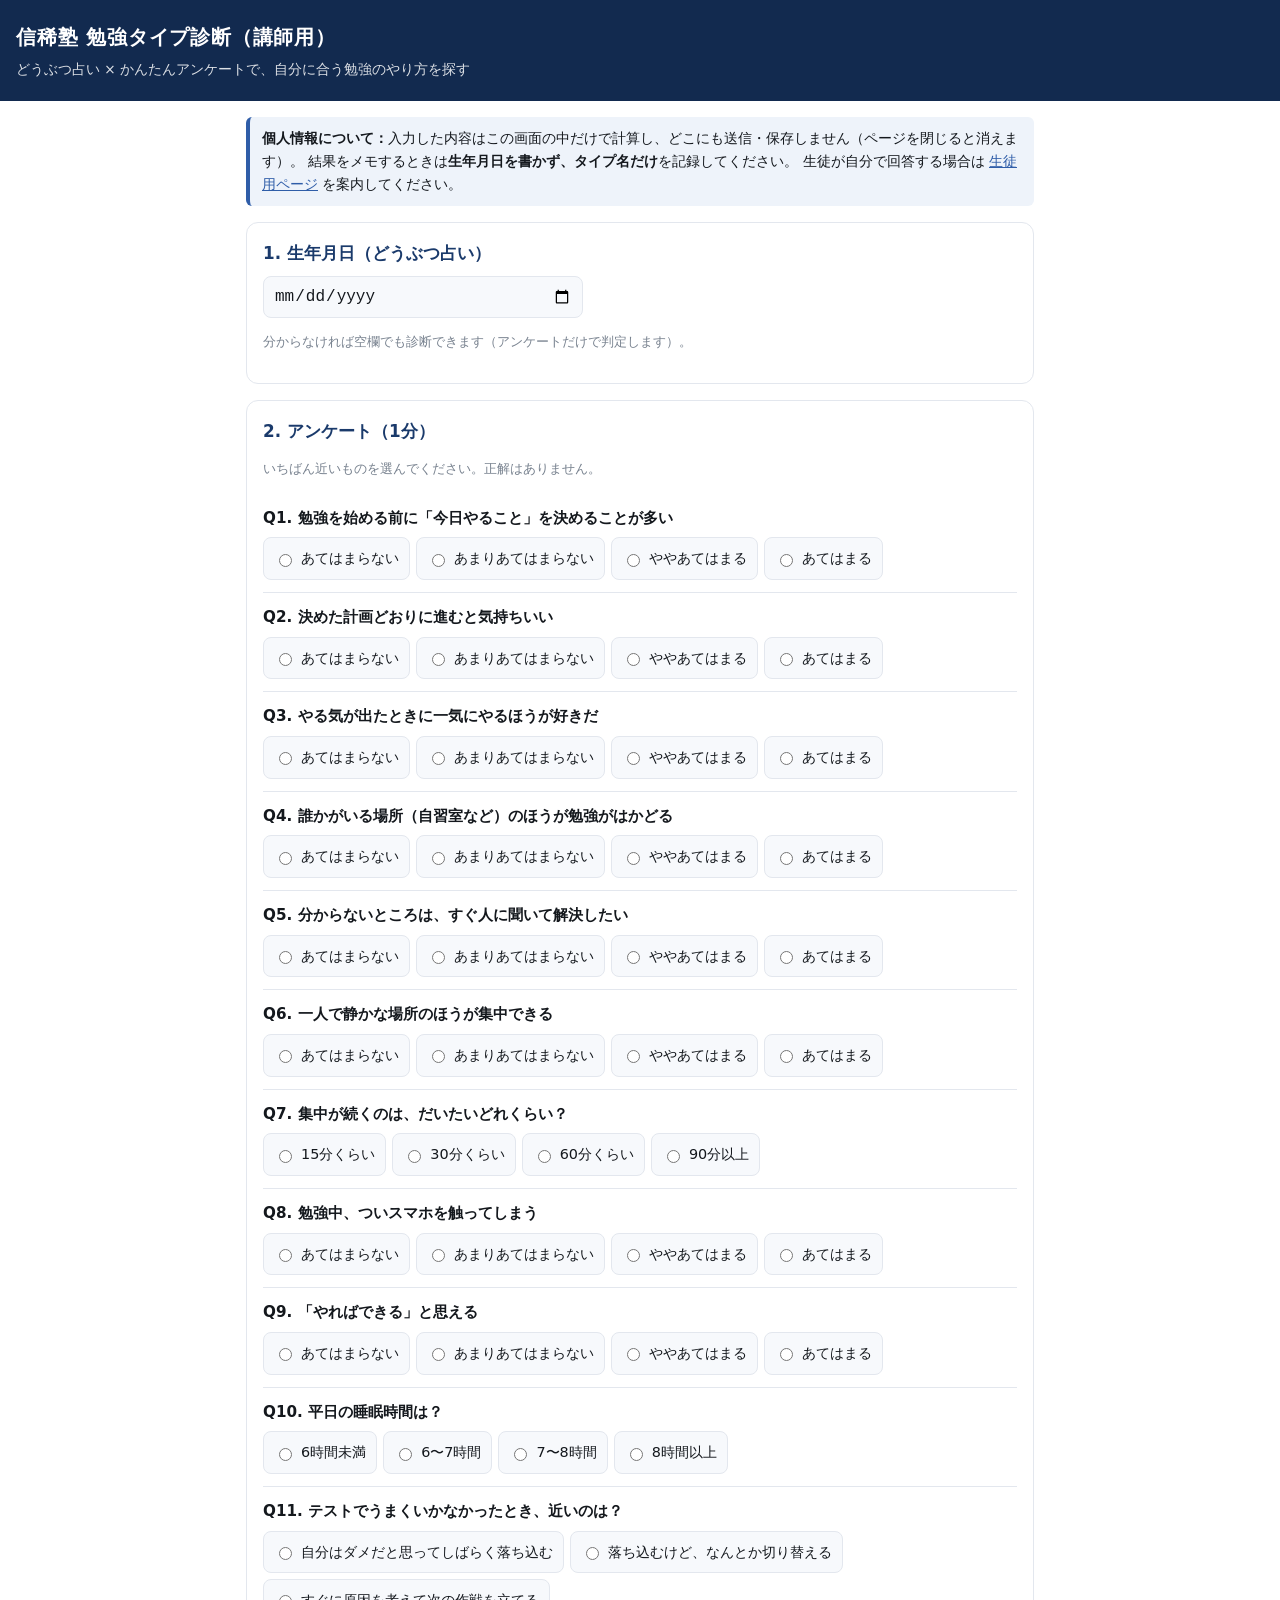
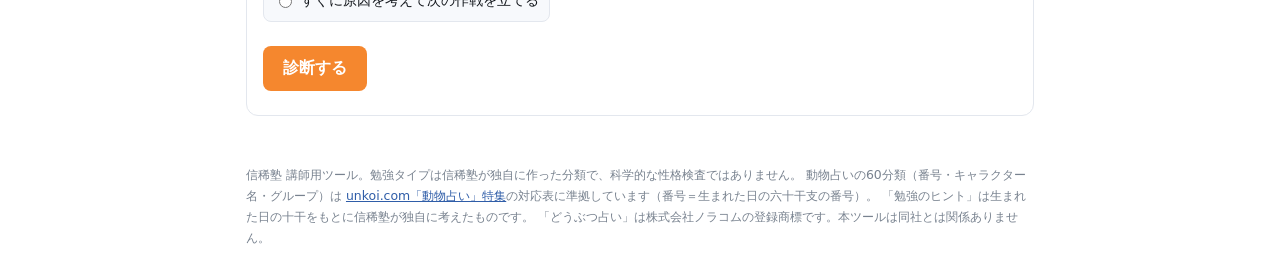
==== commit 78e094ff: "Add student-facing questionnaire page; share logic in core.js/ui.js Co-Authored-By: Claude Opus 5.5 " ====
--- a/index.html
+++ b/index.html
@@ -6,62 +6,18 @@
 <meta name="robots" content="noindex, nofollow">
 <title>信稀塾 勉強タイプ診断</title>
 <meta name="description" content="どうぶつ占いと簡単なアンケートから、信稀塾オリジナルの勉強タイプと、合いそうな習慣・声かけの仮説を出す講師用ツール。入力はブラウザ内だけで計算し、送信・保存しません。">
-<style>
-:root{
-  --navy:#1a3a6b;--navy-deep:#122a4f;--blue:#2f5da8;--blue-300:#8fabd4;--blue-100:#dfe8f5;--tint:#eef3fa;
-  --ink:#14181d;--ink-2:#4a5563;--ink-3:#78828f;--line:#e3e7ee;--soft:#f7f9fc;--accent:#f5872e;
-  --bg:#ffffff;--card:#ffffff;--card-2:var(--soft);
-}
-@media (prefers-color-scheme: dark){
-  :root:not([data-theme="light"]){
-    --ink:#e8edf4;--ink-2:#b5c0cf;--ink-3:#8a96a6;--line:#2a3445;--soft:#151c27;--tint:#16223a;--blue-100:#1c2c49;
-    --bg:#0d131c;--card:#121a26;--card-2:#151c27;--navy:#8fabd4;--blue:#8fabd4;
-  }
-}
-*{box-sizing:border-box}
-body{margin:0;background:var(--bg);color:var(--ink);font-family:"Hiragino Kaku Gothic ProN","Yu Gothic UI","Meiryo",system-ui,sans-serif;line-height:1.7}
-header{background:var(--navy-deep);color:#fff;padding:20px 16px}
-header h1{margin:0;font-size:1.25rem;letter-spacing:.04em}
-header p{margin:4px 0 0;font-size:.85rem;opacity:.85}
-main{max-width:820px;margin:0 auto;padding:16px}
-.card{background:var(--card);border:1px solid var(--line);border-radius:12px;padding:16px;margin:16px 0}
-.card h2{margin:0 0 8px;font-size:1.05rem;color:var(--navy)}
-.card h3{margin:14px 0 4px;font-size:.98rem}
-.note{font-size:.82rem;color:var(--ink-3)}
-.privacy{background:var(--tint);border-left:4px solid var(--blue);padding:10px 12px;border-radius:6px;font-size:.85rem}
-label.q{font-size:.92rem;font-weight:600;display:block;margin:0 0 6px}
-.qbox{padding:12px 0;border-bottom:1px solid var(--line)}
-.qbox:last-child{border-bottom:0}
-.opts{display:flex;flex-wrap:wrap;gap:6px}
-.opts label{display:flex;align-items:center;gap:6px;border:1px solid var(--line);border-radius:8px;padding:6px 10px;font-size:.88rem;cursor:pointer;background:var(--card-2)}
-.opts input{accent-color:var(--blue)}
-input[type=date]{width:100%;max-width:320px;padding:10px;border:1px solid var(--line);border-radius:8px;font-size:1rem;background:var(--card-2);color:var(--ink)}
-button{background:var(--accent);color:#fff;border:0;border-radius:8px;padding:10px 18px;font-size:1rem;font-weight:700;cursor:pointer;margin-top:12px}
-button.sub{background:var(--blue)}
-button:focus-visible,input:focus-visible{outline:3px solid var(--blue-300);outline-offset:2px}
-.typebox{background:var(--tint);border-radius:12px;padding:16px;text-align:center}
-.typebox .name{font-size:1.7rem;font-weight:800;color:var(--navy);margin:2px 0}
-.typebox .catch{font-size:.95rem;color:var(--ink-2)}
-.axis{display:grid;grid-template-columns:5.5em 1fr 5.5em;gap:8px;align-items:center;font-size:.82rem;margin:8px 0}
-.axis .track{position:relative;height:10px;background:var(--blue-100);border-radius:5px}
-.axis .dot{position:absolute;top:-4px;width:18px;height:18px;border-radius:50%;background:var(--accent);transform:translateX(-50%)}
-.axis span:last-child{text-align:right}
-ul{padding-left:1.2em;margin:6px 0}
-.hidden{display:none}
-textarea{width:100%;min-height:240px;padding:10px;border:1px solid var(--line);border-radius:8px;font-size:.85rem;background:var(--card-2);color:var(--ink);font-family:inherit}
-.err{color:#c0392b;font-size:.88rem;margin-top:8px}
-footer{max-width:820px;margin:0 auto;padding:16px;font-size:.78rem;color:var(--ink-3)}
-</style>
+<link rel="stylesheet" href="style.css">
 </head>
 <body>
 <header>
-  <h1>信稀塾 勉強タイプ診断</h1>
-  <p>どうぶつ占い × かんたんアンケートで、自分に合う勉強のやり方を探す（講師と一緒に使ってください）</p>
+  <h1>信稀塾 勉強タイプ診断（講師用）</h1>
+  <p>どうぶつ占い × かんたんアンケートで、自分に合う勉強のやり方を探す</p>
 </header>
 <main>
   <div class="privacy">
     <strong>個人情報について：</strong>入力した内容はこの画面の中だけで計算し、どこにも送信・保存しません（ページを閉じると消えます）。
     結果をメモするときは<strong>生年月日を書かず、タイプ名だけ</strong>を記録してください。
+    生徒が自分で回答する場合は <a href="student.html">生徒用ページ</a> を案内してください。
   </div>
 
   <section class="card">
@@ -80,7 +36,7 @@
 
   <div id="result" class="hidden">
     <section class="card">
-      <h2>3. あなたの勉強タイプ</h2>
+      <h2>3. 勉強タイプ</h2>
       <div class="typebox">
         <div class="note">信稀塾オリジナル</div>
         <div class="name" id="typeName"></div>
@@ -113,220 +69,39 @@
   「勉強のヒント」は生まれた日の十干をもとに信稀塾が独自に考えたものです。
   「どうぶつ占い」は株式会社ノラコムの登録商標です。本ツールは同社とは関係ありません。
 </footer>
-
+<script src="core.js"></script>
+<script src="ui.js"></script>
 <script>
-(function(){
-  'use strict';
-
-  // ---- どうぶつ占い（unkoi.com「動物占い」特集の60分類に準拠） ----
-  // 番号 = 生まれた日の六十干支の番号（1=甲子 … 60=癸亥）
-  var CHARA60 = [
-    '長距離ランナーのチータ','社交家のたぬき','落ち着きのない猿','フットワークの軽い子守熊','面倒見のいい黒ひょう',
-    '愛情あふれる虎','全力疾走するチータ','磨き上げられたたぬき','大きな志をもった猿','母性豊かな子守熊',
-    '正直なこじか','人気者のゾウ','ネアカの狼','協調性のないひつじ','どっしりとした猿',
-    'コアラのなかの子守熊','強い意志をもったこじか','デリケートなゾウ','放浪の狼','物静かなひつじ',
-    '落ち着きのあるペガサス','強靭な翼を持つペガサス','無邪気なひつじ','クリエイティブな狼','穏やかな狼',
-    '粘り強いひつじ','波乱に満ちたペガサス','優雅なペガサス','チャレンジ精神の旺盛なひつじ','順応性のある狼',
-    'リーダーとなるゾウ','しっかり者のこじか','活動的な子守熊','気分屋の猿','頼られると嬉しいひつじ',
-    '好感のもたれる狼','まっしぐらに突き進むゾウ','華やかなこじか','夢とロマンの子守熊','尽くす猿',
-    '大器晩成のたぬき','足腰の強いチータ','動きまわる虎','情熱的な黒ひょう','サービス精神旺盛な子守熊',
-    '守りの猿','人間味あふれるたぬき','品格のあるチータ','ゆったりとした悠然の虎','落ち込みの激しい黒ひょう',
-    '我が道を行くライオン','統率力のあるライオン','感情豊かな黒ひょう','楽天的な虎','パワフルな虎',
-    '気どらない黒ひょう','感情的なライオン','傷つきやすいライオン','束縛を嫌う黒ひょう','慈悲深い虎'
-  ];
-  var ANIMAL_BY_NO = [
-    'チータ','たぬき','猿','子守熊','黒ひょう','虎','チータ','たぬき','猿','子守熊',
-    'こじか','ゾウ','狼','ひつじ','猿','子守熊','こじか','ゾウ','狼','ひつじ',
-    'ペガサス','ペガサス','ひつじ','狼','狼','ひつじ','ペガサス','ペガサス','ひつじ','狼',
-    'ゾウ','こじか','子守熊','猿','ひつじ','狼','ゾウ','こじか','子守熊','猿',
-    'たぬき','チータ','虎','黒ひょう','子守熊','猿','たぬき','チータ','虎','黒ひょう',
-    'ライオン','ライオン','黒ひょう','虎','虎','黒ひょう','ライオン','ライオン','黒ひょう','虎'
-  ];
-  var GROUP = {'黒ひょう':'MOON（満月）','ひつじ':'MOON（満月）','こじか':'MOON（新月）','たぬき':'MOON（新月）',
-    '狼':'EARTH','猿':'EARTH','虎':'EARTH','子守熊':'EARTH','チータ':'SUN','ライオン':'SUN','ゾウ':'SUN','ペガサス':'SUN'};
-  var ANIMAL_URL = {'狼':'ookami','こじか':'kojika','猿':'monkey','チータ':'cheetah','黒ひょう':'blackpanther','ライオン':'lion',
-    '虎':'tiger','たぬき':'raccoon','子守熊':'koala','ゾウ':'elephant','ひつじ':'sheep','ペガサス':'pegasus'};
-  // 動物ごとの軸への小さな補正（A：+計画/−勢い、B：+仲間/−ひとり）と一言
-  var ANIMAL = {
-    '狼':{a:+1,b:-2,talk:'やり方を押しつけず、本人の決めたやり方を認める'},
-    'こじか':{a:0,b:+2,talk:'小さなことも褒め、安心感を伝える'},
-    '猿':{a:+1,b:0,talk:'すぐに結果を返す（「今日は何点？」）'},
-    'チータ':{a:-2,b:0,talk:'「これは難しいよ」と挑戦として出す'},
-    '黒ひょう':{a:-1,b:+1,talk:'人前で責めない。新しいやり方を一緒に試す'},
-    'ライオン':{a:+1,b:-1,talk:'期待していると伝え、完璧でなくてよいとも伝える'},
-    '虎':{a:+1,b:0,talk:'選択肢を示して本人に決めさせる'},
-    'たぬき':{a:+1,b:+1,talk:'「合格した人はこうやっていた」と実績で示す'},
-    '子守熊':{a:+2,b:0,talk:'先の見通しを示し、休むことも計画と認める'},
-    'ゾウ':{a:+1,b:-1,talk:'努力そのものを認め、無理のしすぎに注意する'},
-    'ひつじ':{a:0,b:+2,talk:'「みんなも頑張ってる」と伝え、孤立させない'},
-    'ペガサス':{a:-2,b:0,talk:'縛りすぎず、ノリと勢いを大事にする'}
-  };
-
-  // ---- 生まれた日の十干ごとの勉強のヒント（信稀塾オリジナル） ----
-  var STEMS = ['甲','乙','丙','丁','戊','己','庚','辛','壬','癸'];
-  var BRANCHES = ['子','丑','寅','卯','辰','巳','午','未','申','酉','戌','亥'];
-  var STEM = [
-    {adj:'まっすぐ伸びる',a:+0.5,b:0,study:'長期目標を決めて一本道で積み上げる。計画を変えるときは理由を説明する'},
-    {adj:'しなやかな',a:0,b:+0.5,study:'仲間や環境に合わせて伸びる。小さな成功を重ねる'},
-    {adj:'太陽のような',a:-0.5,b:+0.5,study:'目立つ目標と短期決戦。人に教えると定着しやすい'},
-    {adj:'灯火のような',a:0,b:-0.5,study:'静かな環境で深く取り組む。丁寧なフィードバックが効く'},
-    {adj:'どっしりした',a:+0.5,b:0,study:'決まったルーティンを固める。急な計画変更は避ける'},
-    {adj:'面倒見のいい',a:0,b:+0.5,study:'基礎を育てる復習中心の計画。不安を言葉にさせる'},
-    {adj:'決断の速い',a:+0.5,b:0,study:'ライバル・順位・明確な基準を置く'},
-    {adj:'磨きのかかった',a:0,b:-0.5,study:'量より質。きれいに整理したノート。人前で責めない'},
-    {adj:'スケールの大きい',a:-0.5,b:0,study:'大きなビジョンを共有し、流れで科目を切り替える'},
-    {adj:'思慮深い',a:0,b:-0.5,study:'理解を重視し、じっくり考える時間をとる。見通しを示す'}
-  ];
-
-  // ---- アンケート ----
-  var LIKERT = ['あてはまらない','あまりあてはまらない','ややあてはまる','あてはまる'];
-  var Q = [
-    {id:'a1',axis:'A',sign:+1,text:'勉強を始める前に「今日やること」を決めることが多い'},
-    {id:'a2',axis:'A',sign:+1,text:'決めた計画どおりに進むと気持ちいい'},
-    {id:'a3',axis:'A',sign:-1,text:'やる気が出たときに一気にやるほうが好きだ'},
-    {id:'b1',axis:'B',sign:+1,text:'誰かがいる場所（自習室など）のほうが勉強がはかどる'},
-    {id:'b2',axis:'B',sign:+1,text:'分からないところは、すぐ人に聞いて解決したい'},
-    {id:'b3',axis:'B',sign:-1,text:'一人で静かな場所のほうが集中できる'},
-    {id:'focus',text:'集中が続くのは、だいたいどれくらい？',opts:['15分くらい','30分くらい','60分くらい','90分以上']},
-    {id:'phone',text:'勉強中、ついスマホを触ってしまう',opts:LIKERT},
-    {id:'eff',text:'「やればできる」と思える',opts:LIKERT},
-    {id:'sleep',text:'平日の睡眠時間は？',opts:['6時間未満','6〜7時間','7〜8時間','8時間以上']},
-    {id:'fail',text:'テストでうまくいかなかったとき、近いのは？',opts:['自分はダメだと思ってしばらく落ち込む','落ち込むけど、なんとか切り替える','すぐに原因を考えて次の作戦を立てる']}
-  ];
-
-  var TYPES = {
-    'PS':{name:'コツコツ職人タイプ',catch:'自分で設計図を引いて、一人で黙々と積み上げる',
-      how:['1週間の計画を自分で作り、講師はチェック役に回る','静かな環境で、決まった時間に決まった量をこなす','記録表やチェックリストで「積み上がり」を見える化する'],
-      trap:'計画どおりに行かないと一気に崩れやすい。計画には予備日を入れておく',
-      talk:'計画の質を認める。崩れたときは「計画を直そう」と一緒に組み直す'},
-    'PG':{name:'キャプテンタイプ',catch:'目標を決めて、仲間と一緒に引っぱっていく',
-      how:['自習室や勉強会で、仲間と目標を宣言してから始める','計画を講師や仲間と共有し、進み具合を報告し合う','人に教える役を持つと理解が深まる'],
-      trap:'周りに合わせすぎて自分の計画が後回しになりやすい',
-      talk:'みんなの前で頑張りを認める。自分の勉強時間を守れているかも一緒に確認する'},
-    'MS':{name:'スプリンタータイプ',catch:'波に乗ったら一人で一気に走り抜ける',
-      how:['やる気があるときに集中して進める「短期決戦」を何度も作る','科目をこまめに切り替えて飽きを防ぐ','ボトム（最低限やる量）だけは毎日守り、残りは勢いに任せる'],
-      trap:'やる気がない日にゼロになりやすい。ボトムの約束が命綱',
-      talk:'細かく縛りすぎない。「今週の勝負どころ」を一緒に決める'},
-    'MG':{name:'ムードメーカータイプ',catch:'みんなの熱に乗って、楽しみながら伸びる',
-      how:['仲間と一緒の場所・時間で勉強する','ゲーム感覚の小テストや、仲間との競争を取り入れる','その日の気分で科目を選べる「メニュー式」の計画にする'],
-      trap:'一人になると手が止まりやすい。一人の日のif-thenプランを決めておく',
-      talk:'明るく巻き込む。「一緒にやろう」が一番効く'}
-  };
-
-  function mod(a,n){ return ((a%n)+n)%n; }
-  function animalOf(v){
-    var p = v.split('-').map(Number);
-    var days = Math.round((Date.UTC(p[0],p[1]-1,p[2])-Date.UTC(1900,0,1))/86400000);
-    var idx = mod(days+10,60); // 1900-01-01 = 甲戌（干支番号11）
-    var animal = ANIMAL_BY_NO[idx], st = STEM[idx%10];
-    return {no:idx+1, animal:animal, stem:st, kanshi:STEMS[idx%10]+BRANCHES[idx%12], type60:CHARA60[idx],
-            group:GROUP[animal], url:'https://unkoi.com/article/animal_'+ANIMAL_URL[animal]+'/'};
-  }
-  function esc(s){ return String(s).replace(/[&<>"']/g,function(c){return {'&':'&amp;','<':'&lt;','>':'&gt;','"':'&quot;',"'":'&#39;'}[c];}); }
-
-  function buildQuestions(){
-    var box = document.getElementById('questions');
-    Q.forEach(function(q, i){
-      var opts = q.opts || LIKERT;
-      var html = '<div class="qbox" role="radiogroup" aria-labelledby="ql-'+q.id+'"><span class="q" id="ql-'+q.id+'" style="font-weight:600;display:block;margin-bottom:6px">Q'+(i+1)+'. '+esc(q.text)+'</span><div class="opts">';
-      opts.forEach(function(o, j){
-        html += '<label><input type="radio" name="'+q.id+'" value="'+j+'">'+esc(o)+'</label>';
-      });
-      html += '</div></div>';
-      box.insertAdjacentHTML('beforeend', html);
-    });
-  }
-
-  function answer(id){
-    var el = document.querySelector('input[name="'+id+'"]:checked');
-    return el ? Number(el.value) : null;
-  }
-
-  function run(){
-    var err = document.getElementById('err'); err.textContent = '';
-    var ans = {}, missing = [];
-    Q.forEach(function(q, i){ var v = answer(q.id); if (v === null) missing.push('Q'+(i+1)); ans[q.id] = v; });
-    if (missing.length){ err.textContent = '未回答があります：'+missing.join('、'); return; }
-
-    // 軸スコア：各設問 0〜3 → −1.5〜+1.5 に中心化して合計（3問で −4.5〜+4.5）
-    var A = 0, B = 0;
-    Q.forEach(function(q){ if (!q.axis) return; var s = (ans[q.id]-1.5)*q.sign; if (q.axis==='A') A+=s; else B+=s; });
-
-    var birth = document.getElementById('birth').value, an = null;
-    if (/^\d{4}-\d{2}-\d{2}$/.test(birth)) {
-      an = animalOf(birth);
-      var w = ANIMAL[an.animal];
-      A += w.a*0.5 + an.stem.a; B += w.b*0.5 + an.stem.b; // 60分類は小さく補正（アンケート優先）
-    }
-    var key = (A >= 0 ? 'P' : 'M') + (B >= 0 ? 'G' : 'S');
-    var t = TYPES[key];
-
-    document.getElementById('typeName').textContent = t.name;
-    document.getElementById('typeCatch').textContent = t.catch;
-    var MAX = 5.5;
-    document.getElementById('dotA').style.left = (50 + Math.max(-1,Math.min(1,A/MAX))*50)+'%';
-    document.getElementById('dotB').style.left = (50 + Math.max(-1,Math.min(1,B/MAX))*50)+'%';
+SinkiUI.init({
+  render: function (r, esc) {
+    var t = r.type, an = r.an;
     document.getElementById('animalLine').innerHTML = an
-      ? '動物占い：No.'+an.no+'「'+esc(an.type60)+'」（'+esc(an.kanshi)+'・'+esc(an.group)+'）。アンケートの結果に少しだけ反映しています。'+
-        ' <a href="'+an.url+'" target="_blank" rel="noopener noreferrer">'+esc(an.animal)+'の詳しい解説（unkoi.com）</a>'
+      ? '動物占い：No.' + an.no + '「' + esc(an.chara) + '」（' + esc(an.kanshi) + '・' + esc(an.group) + '）。アンケートの結果に少しだけ反映しています。' +
+        ' <a href="' + an.url + '" target="_blank" rel="noopener noreferrer">' + esc(an.animal) + 'の詳しい解説（unkoi.com）</a>'
       : '生年月日が未入力のため、アンケートだけで判定しました。';
 
-    // 習慣・メンタルの提案
-    var focusMin = [15,25,50,80][ans.focus];
-    var habit = [], mental = [];
-    habit.push('集中の単位：'+focusMin+'分集中＋'+(focusMin>=50?10:5)+'分休憩から試す');
-    habit.push('ボトム（最低限やる量）：平日は'+(ans.focus<=1?'20':'30')+'分から始め、守れたら少しずつ増やす');
-    if (ans.phone >= 2) habit.push('誘惑対策：勉強中はスマホを別の部屋に置く／タイマーアプリでロックする（「つい触る」が強め）');
-    else habit.push('誘惑対策：今の工夫を続ける。勉強中のスマホの置き場所だけ決めておく');
-    habit.push('if-thenプランの例：'+(key.charAt(1)==='G' ? '「自習室に着いたら、最初の'+focusMin+'分は英単語」' : '「帰宅してカバンを置いたら、'+focusMin+'分だけ机に向かう」'));
-    habit.push('進捗の見える化：'+(key.charAt(0)==='P' ? '計画表に達成チェックを入れる' : '1日の勉強時間をカレンダーに書いて「連続記録」をつなぐ'));
-
-    if (ans.eff <= 1) mental.push('自己効力感：低め。まずは確実にできる小さな目標（スモールステップ）で「できた」を積み重ねる');
-    else mental.push('自己効力感：高め〜ふつう。少し背伸びした目標でも挑戦できる');
-    if (ans.sleep === 0) mental.push('睡眠：6時間未満。勉強時間を増やす前に、就寝時刻をそろえることから始める');
-    else if (ans.sleep === 1) mental.push('睡眠：6〜7時間。テスト前に削りすぎないよう注意する');
-    else mental.push('睡眠：十分とれている。この生活リズムを守る');
-    mental.push(['リフレーミング：失敗を「自分はダメ」と受け止めやすい。講師が「何が分かった？」と問い、次の一手に言い換える練習をする',
-                 'リフレーミング：切り替えはできる。「次はこうする」を言葉にして記録すると、さらに強くなる',
-                 'リフレーミング：とても上手。原因分析が厳しくなりすぎないよう、できた点にも目を向ける'][ans.fail]);
-
-    var html = '<h3>'+esc(t.name)+'の進め方</h3><ul>'+t.how.map(function(x){return '<li>'+esc(x)+'</li>';}).join('')+'</ul>';
-    html += '<h3>つまずきやすいところ</h3><ul><li>'+esc(t.trap)+'</li></ul>';
-    html += '<h3>習慣（信稀塾の中心①）</h3><ul>'+habit.map(function(x){return '<li>'+esc(x)+'</li>';}).join('')+'</ul>';
-    html += '<h3>メンタル（信稀塾の中心②）</h3><ul>'+mental.map(function(x){return '<li>'+esc(x)+'</li>';}).join('')+'</ul>';
-    if (an) html += '<h3>「'+esc(an.type60)+'」の勉強のヒント</h3><ul><li>'+esc(an.stem.study)+'</li></ul>';
-    html += '<h3>講師の声かけ</h3><ul><li>'+esc(t.talk)+'</li>'+(an?'<li>'+esc(an.animal)+'：'+esc(ANIMAL[an.animal].talk)+'</li>':'')+'</ul>';
+    var li = function (xs) { return '<ul>' + xs.map(function (x) { return '<li>' + esc(x) + '</li>'; }).join('') + '</ul>'; };
+    var html = '<h3>' + esc(t.name) + 'の進め方</h3>' + li(t.how);
+    html += '<h3>つまずきやすいところ</h3>' + li([t.trap]);
+    html += '<h3>習慣（信稀塾の中心①）</h3>' + li(r.habit);
+    html += '<h3>メンタル（信稀塾の中心②）</h3>' + li(r.mental);
+    if (an) html += '<h3>「' + esc(an.chara) + '」の勉強のヒント</h3>' + li([an.stem.study]);
+    html += '<h3>講師の声かけ</h3>' + li(an ? [t.talk, an.animal + '：' + an.talk] : [t.talk]);
     document.getElementById('advice').innerHTML = html;
 
-    var c = [];
-    c.push('【勉強タイプ診断（仮説）】※生年月日は記録しない');
-    c.push('・タイプ：'+t.name+'（'+t.catch+'）');
-    if (an) { c.push('・動物占い：No.'+an.no+'「'+an.type60+'」（'+an.animal+'・'+an.group+'）'); c.push('・勉強のヒント：'+an.stem.study); }
-    c.push('・進め方：'+t.how.join('／'));
-    c.push('・つまずきやすいところ：'+t.trap);
-    c.push('・習慣：'); habit.forEach(function(x){ c.push('　- '+x); });
-    c.push('・メンタル：'); mental.forEach(function(x){ c.push('　- '+x); });
-    c.push('・声かけ：'+t.talk+(an?'／'+ANIMAL[an.animal].talk:''));
+    var c = ['【勉強タイプ診断（仮説）】※生年月日は記録しない',
+      '・タイプ：' + t.name + '（' + t.catch + '）'];
+    if (an) { c.push('・動物占い：No.' + an.no + '「' + an.chara + '」（' + an.animal + '・' + an.group + '）'); c.push('・勉強のヒント：' + an.stem.study); }
+    c.push('・進め方：' + t.how.join('／'));
+    c.push('・つまずきやすいところ：' + t.trap);
+    c.push('・習慣：'); r.habit.forEach(function (x) { c.push('　- ' + x); });
+    c.push('・メンタル：'); r.mental.forEach(function (x) { c.push('　- ' + x); });
+    c.push('・声かけ：' + t.talk + (an ? '／' + an.talk : ''));
     c.push('・本人の反応（当たってる／違う）：');
     c.push('・試して合ったやり方：');
-    document.getElementById('copyText').value = c.join('\n');
-
-    var r = document.getElementById('result'); r.classList.remove('hidden');
-    r.scrollIntoView({behavior:'smooth'});
+    return c.join('\n');
   }
-
-  document.addEventListener('DOMContentLoaded', function(){
-    buildQuestions();
-    document.getElementById('run').addEventListener('click', run);
-    document.getElementById('copy').addEventListener('click', function(){
-      var ta = document.getElementById('copyText');
-      var done = function(){ document.getElementById('copied').textContent = 'コピーしました'; };
-      if (navigator.clipboard && navigator.clipboard.writeText) {
-        navigator.clipboard.writeText(ta.value).then(done, function(){ ta.select(); document.execCommand('copy'); done(); });
-      } else { ta.select(); document.execCommand('copy'); done(); }
-    });
-  });
-})();
+});
 </script>
 </body>
 </html>
--- a/style.css
+++ b/style.css
@@ -0,0 +1,48 @@
+:root{
+  --navy:#1a3a6b;--navy-deep:#122a4f;--blue:#2f5da8;--blue-300:#8fabd4;--blue-100:#dfe8f5;--tint:#eef3fa;
+  --ink:#14181d;--ink-2:#4a5563;--ink-3:#78828f;--line:#e3e7ee;--soft:#f7f9fc;--accent:#f5872e;
+  --bg:#ffffff;--card:#ffffff;--card-2:var(--soft);
+}
+@media (prefers-color-scheme: dark){
+  :root:not([data-theme="light"]){
+    --ink:#e8edf4;--ink-2:#b5c0cf;--ink-3:#8a96a6;--line:#2a3445;--soft:#151c27;--tint:#16223a;--blue-100:#1c2c49;
+    --bg:#0d131c;--card:#121a26;--card-2:#151c27;--navy:#8fabd4;--blue:#8fabd4;
+  }
+}
+*{box-sizing:border-box}
+body{margin:0;background:var(--bg);color:var(--ink);font-family:"Hiragino Kaku Gothic ProN","Yu Gothic UI","Meiryo",system-ui,sans-serif;line-height:1.7}
+header{background:var(--navy-deep);color:#fff;padding:20px 16px}
+header h1{margin:0;font-size:1.25rem;letter-spacing:.04em}
+header p{margin:4px 0 0;font-size:.85rem;opacity:.85}
+main{max-width:820px;margin:0 auto;padding:16px}
+a{color:var(--blue)}
+.card{background:var(--card);border:1px solid var(--line);border-radius:12px;padding:16px;margin:16px 0}
+.card h2{margin:0 0 8px;font-size:1.05rem;color:var(--navy)}
+.card h3{margin:14px 0 4px;font-size:.98rem}
+.note{font-size:.82rem;color:var(--ink-3)}
+.privacy{background:var(--tint);border-left:4px solid var(--blue);padding:10px 12px;border-radius:6px;font-size:.85rem}
+.qbox{padding:12px 0;border-bottom:1px solid var(--line)}
+.qbox:last-child{border-bottom:0}
+.qtext{font-weight:600;display:block;margin-bottom:6px;font-size:.95rem}
+.opts{display:flex;flex-wrap:wrap;gap:6px}
+.opts label{display:flex;align-items:center;gap:6px;border:1px solid var(--line);border-radius:8px;padding:8px 10px;font-size:.9rem;cursor:pointer;background:var(--card-2)}
+.opts label:has(input:checked){border-color:var(--blue);background:var(--blue-100)}
+.opts input{accent-color:var(--blue)}
+input[type=date]{width:100%;max-width:320px;padding:10px;border:1px solid var(--line);border-radius:8px;font-size:1rem;background:var(--card-2);color:var(--ink)}
+button{background:var(--accent);color:#fff;border:0;border-radius:8px;padding:12px 20px;font-size:1rem;font-weight:700;cursor:pointer;margin-top:12px}
+button.sub{background:var(--blue)}
+button:focus-visible,input:focus-visible{outline:3px solid var(--blue-300);outline-offset:2px}
+.typebox{background:var(--tint);border-radius:12px;padding:16px;text-align:center}
+.typebox .name{font-size:1.7rem;font-weight:800;color:var(--navy);margin:2px 0}
+.typebox .catch{font-size:.95rem;color:var(--ink-2)}
+.axis{display:grid;grid-template-columns:5.5em 1fr 5.5em;gap:8px;align-items:center;font-size:.82rem;margin:8px 0}
+.axis .track{position:relative;height:10px;background:var(--blue-100);border-radius:5px}
+.axis .dot{position:absolute;top:-4px;width:18px;height:18px;border-radius:50%;background:var(--accent);transform:translateX(-50%)}
+.axis span:last-child{text-align:right}
+ul{padding-left:1.2em;margin:6px 0}
+.hidden{display:none}
+textarea{width:100%;min-height:220px;padding:10px;border:1px solid var(--line);border-radius:8px;font-size:.85rem;background:var(--card-2);color:var(--ink);font-family:inherit}
+.err{color:#c0392b;font-size:.88rem;margin-top:8px}
+.progress{height:6px;background:var(--blue-100);border-radius:3px;margin:8px 0 0}
+.progress div{height:6px;background:var(--accent);border-radius:3px;width:0;transition:width .2s}
+footer{max-width:820px;margin:0 auto;padding:16px;font-size:.78rem;color:var(--ink-3)}
